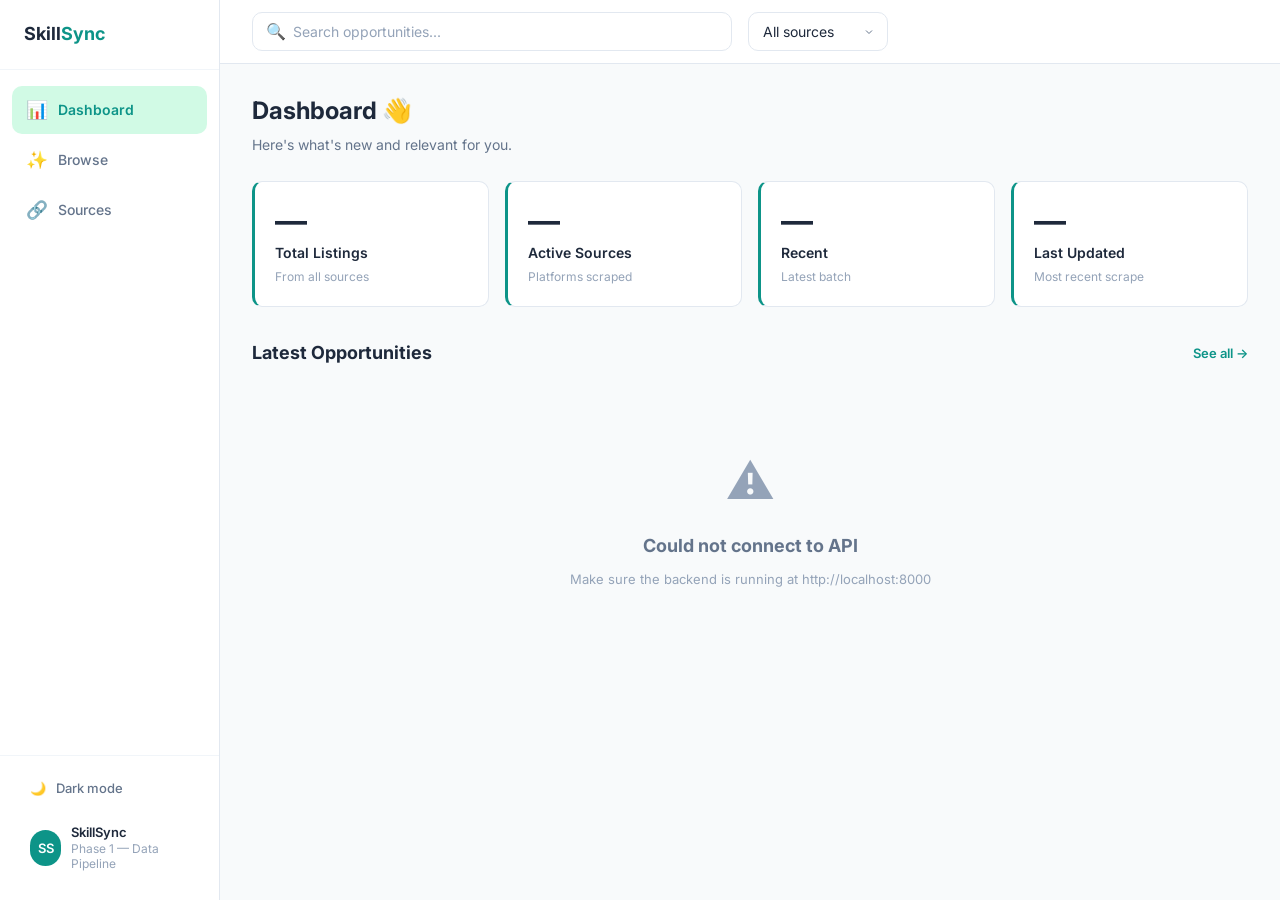
==== frontend/index.html @ 79e4164a "Restructure project: api, frontend, scrapers, tests" ====
<!DOCTYPE html>
<html lang="en">
<head>
    <meta charset="UTF-8">
    <meta name="viewport" content="width=device-width, initial-scale=1.0">
    <meta name="description" content="SkillSync — AI-Driven Internship & Tech Event Discovery Platform. Dashboard showing matched opportunities.">
    <title>SkillSync — Dashboard</title>

    <!-- Google Fonts: Inter -->
    <link rel="preconnect" href="https://fonts.googleapis.com">
    <link href="https://fonts.googleapis.com/css2?family=Inter:wght@400;500;600;700&display=swap" rel="stylesheet">

    <!-- Styles -->
    <link rel="stylesheet" href="css/style.css">

    <!-- Theme (load early to prevent flash) -->
    <script src="js/theme.js"></script>
</head>
<body>
    <div class="app-layout">
        
        <!-- ═══════════ SIDEBAR ═══════════ -->
        <aside class="sidebar">
            <div class="sidebar-logo">
                Skill<span>Sync</span>
            </div>

            <nav class="sidebar-nav">
                <a href="index.html" class="nav-item active">
                    <span class="nav-icon">📊</span>
                    Dashboard
                </a>
                <a href="browse.html" class="nav-item">
                    <span class="nav-icon">✨</span>
                    Browse
                </a>
                <a href="sources.html" class="nav-item">
                    <span class="nav-icon">🔗</span>
                    Sources
                </a>
            </nav>

            <div class="sidebar-footer">
                <button class="sidebar-footer-item" id="theme-toggle">
                    🌙 <span>Dark mode</span>
                </button>

                <div class="sidebar-user">
                    <div class="user-avatar">SS</div>
                    <div class="user-info">
                        <div class="user-name">SkillSync</div>
                        <div class="user-email">Phase 1 — Data Pipeline</div>
                    </div>
                </div>
            </div>
        </aside>

        <!-- ═══════════ MAIN ═══════════ -->
        <div class="main-content">

            <!-- Header -->
            <header class="top-header">
                <div class="search-container">
                    <span class="search-icon">🔍</span>
                    <input type="text" class="search-input" id="header-search" 
                           placeholder="Search opportunities...">
                </div>

                <select class="header-domain-filter" id="header-domain">
                    <option value="">All sources</option>
                </select>
            </header>

            <!-- Page Content -->
            <div class="page-content">
                
                <!-- Greeting -->
                <div class="page-greeting">
                    <h1>Dashboard 👋</h1>
                    <p>Here's what's new and relevant for you.</p>
                </div>

                <!-- Stats Row -->
                <div class="stats-grid">
                    <div class="stat-card">
                        <div class="stat-value" id="stat-total">—</div>
                        <div class="stat-label">Total Listings</div>
                        <div class="stat-desc">From all sources</div>
                    </div>
                    <div class="stat-card">
                        <div class="stat-value" id="stat-sources">—</div>
                        <div class="stat-label">Active Sources</div>
                        <div class="stat-desc">Platforms scraped</div>
                    </div>
                    <div class="stat-card">
                        <div class="stat-value" id="stat-new">—</div>
                        <div class="stat-label">Recent</div>
                        <div class="stat-desc">Latest batch</div>
                    </div>
                    <div class="stat-card">
                        <div class="stat-value" id="stat-updated">—</div>
                        <div class="stat-label">Last Updated</div>
                        <div class="stat-desc">Most recent scrape</div>
                    </div>
                </div>

                <!-- Listings Section -->
                <div class="section-header">
                    <div>
                        <h2>Latest Opportunities</h2>
                        <span class="section-subtitle" id="listings-count"></span>
                    </div>
                    <a href="browse.html" class="see-all">See all →</a>
                </div>

                <div class="listings-grid" id="listings-container">
                    <div class="loading-container">
                        <div class="spinner"></div>
                        <p>Loading listings...</p>
                    </div>
                </div>

            </div>
        </div>
    </div>

    <!-- ═══════════ MODAL ═══════════ -->
    <div class="modal-overlay" id="modal-overlay">
        <div class="modal" id="modal-content">
            <!-- Filled dynamically by JavaScript -->
        </div>
    </div>

    <!-- Scripts -->
    <script src="js/api.js"></script>
    <script src="js/dashboard.js"></script>
</body>
</html>
---- frontend/css/style.css ----
/*
 * SkillSync — Complete Design System & Styles
 * Matches the Figma prototype: teal/green theme, sidebar layout, card grid
 *
 * Structure:
 * 1. CSS Variables (colors, spacing, fonts)
 * 2. Reset & Base
 * 3. Layout (sidebar + main)
 * 4. Header & Search
 * 5. Sidebar Navigation
 * 6. Stats Cards
 * 7. Listing Cards
 * 8. Tags / Pills
 * 9. Modal
 * 10. Browse Page Filters
 * 11. Sources Page
 * 12. Pagination
 * 13. Dark Mode
 * 14. Responsive
 * 15. Animations
 */

/* ============================================
   1. CSS VARIABLES
   ============================================ */
:root {
  /* Brand Colors */
  --primary: #0D9488;
  --primary-light: #14B8A6;
  --primary-dark: #0F766E;
  --accent: #10B981;
  --accent-light: #D1FAE5;

  /* Neutral Colors */
  --bg-page: #F8FAFB;
  --bg-card: #FFFFFF;
  --bg-sidebar: #FFFFFF;
  --bg-header: #FFFFFF;
  --bg-hover: #F1F5F9;
  --bg-input: #FFFFFF;
  --bg-modal-overlay: rgba(0, 0, 0, 0.4);

  /* Text Colors */
  --text-primary: #1E293B;
  --text-secondary: #64748B;
  --text-muted: #94A3B8;
  --text-inverse: #FFFFFF;

  /* Border Colors */
  --border: #E2E8F0;
  --border-light: #F1F5F9;

  /* Tag Colors */
  --tag-teal-bg: #E0F7F5;
  --tag-teal-text: #0D9488;
  --tag-orange-bg: #FFF3E0;
  --tag-orange-text: #E65100;
  --tag-red-bg: #FEE2E2;
  --tag-red-text: #DC2626;
  --tag-blue-bg: #DBEAFE;
  --tag-blue-text: #2563EB;
  --tag-gray-bg: #F1F5F9;
  --tag-gray-text: #64748B;
  --tag-green-bg: #D1FAE5;
  --tag-green-text: #059669;
  --tag-purple-bg: #EDE9FE;
  --tag-purple-text: #7C3AED;

  /* Shadows */
  --shadow-sm: 0 1px 2px rgba(0, 0, 0, 0.05);
  --shadow-md: 0 4px 6px -1px rgba(0, 0, 0, 0.07), 0 2px 4px -2px rgba(0, 0, 0, 0.05);
  --shadow-lg: 0 10px 25px -3px rgba(0, 0, 0, 0.1), 0 4px 6px -4px rgba(0, 0, 0, 0.05);

  /* Spacing */
  --sidebar-width: 220px;
  --header-height: 64px;
  --radius-sm: 6px;
  --radius-md: 10px;
  --radius-lg: 14px;
  --radius-full: 9999px;

  /* Typography */
  --font-family: 'Inter', -apple-system, BlinkMacSystemFont, 'Segoe UI', sans-serif;
  --font-xs: 0.75rem;
  --font-sm: 0.8125rem;
  --font-base: 0.875rem;
  --font-md: 1rem;
  --font-lg: 1.125rem;
  --font-xl: 1.5rem;
  --font-2xl: 2rem;

  /* Transitions */
  --transition: 0.2s ease;
}

/* ============================================
   2. RESET & BASE
   ============================================ */
*, *::before, *::after {
  margin: 0;
  padding: 0;
  box-sizing: border-box;
}

html {
  font-size: 16px;
  scroll-behavior: smooth;
}

body {
  font-family: var(--font-family);
  font-size: var(--font-base);
  color: var(--text-primary);
  background: var(--bg-page);
  line-height: 1.6;
  min-height: 100vh;
  -webkit-font-smoothing: antialiased;
}

a {
  color: var(--primary);
  text-decoration: none;
  transition: color var(--transition);
}

a:hover {
  color: var(--primary-dark);
}

button {
  cursor: pointer;
  border: none;
  font-family: inherit;
  font-size: inherit;
  transition: all var(--transition);
}

input, select {
  font-family: inherit;
  font-size: inherit;
}

img {
  max-width: 100%;
}

/* ============================================
   3. LAYOUT (Sidebar + Main)
   ============================================ */
.app-layout {
  display: flex;
  min-height: 100vh;
}

.main-content {
  flex: 1;
  margin-left: var(--sidebar-width);
  display: flex;
  flex-direction: column;
  min-height: 100vh;
}

.page-content {
  flex: 1;
  padding: 28px 32px;
  max-width: 1200px;
  width: 100%;
}

/* ============================================
   4. HEADER & SEARCH
   ============================================ */
.top-header {
  height: var(--header-height);
  background: var(--bg-header);
  border-bottom: 1px solid var(--border);
  display: flex;
  align-items: center;
  padding: 0 32px;
  gap: 16px;
  position: sticky;
  top: 0;
  z-index: 90;
}

.search-container {
  flex: 1;
  max-width: 480px;
  position: relative;
}

.search-container .search-icon {
  position: absolute;
  left: 14px;
  top: 50%;
  transform: translateY(-50%);
  color: var(--text-muted);
  font-size: var(--font-md);
}

.search-input {
  width: 100%;
  padding: 10px 14px 10px 40px;
  border: 1px solid var(--border);
  border-radius: var(--radius-md);
  background: var(--bg-input);
  color: var(--text-primary);
  font-size: var(--font-base);
  transition: border-color var(--transition), box-shadow var(--transition);
}

.search-input::placeholder {
  color: var(--text-muted);
}

.search-input:focus {
  outline: none;
  border-color: var(--primary);
  box-shadow: 0 0 0 3px rgba(13, 148, 136, 0.1);
}

.header-domain-filter {
  padding: 10px 32px 10px 14px;
  border: 1px solid var(--border);
  border-radius: var(--radius-md);
  background: var(--bg-input);
  color: var(--text-primary);
  font-size: var(--font-base);
  appearance: none;
  background-image: url("data:image/svg+xml,%3Csvg xmlns='http://www.w3.org/2000/svg' width='12' height='12' viewBox='0 0 24 24' fill='none' stroke='%2364748B' stroke-width='2'%3E%3Cpath d='M6 9l6 6 6-6'/%3E%3C/svg%3E");
  background-repeat: no-repeat;
  background-position: right 12px center;
  cursor: pointer;
  min-width: 140px;
}

.header-domain-filter:focus {
  outline: none;
  border-color: var(--primary);
}

.header-notification {
  width: 40px;
  height: 40px;
  border-radius: var(--radius-full);
  background: var(--bg-hover);
  display: flex;
  align-items: center;
  justify-content: center;
  color: var(--text-secondary);
  position: relative;
  border: none;
  font-size: 1.1rem;
}

.header-notification .badge {
  position: absolute;
  top: 4px;
  right: 4px;
  width: 18px;
  height: 18px;
  border-radius: var(--radius-full);
  background: var(--primary);
  color: white;
  font-size: 0.65rem;
  display: flex;
  align-items: center;
  justify-content: center;
  font-weight: 600;
}

/* ============================================
   5. SIDEBAR NAVIGATION
   ============================================ */
.sidebar {
  width: var(--sidebar-width);
  background: var(--bg-sidebar);
  border-right: 1px solid var(--border);
  position: fixed;
  top: 0;
  left: 0;
  bottom: 0;
  display: flex;
  flex-direction: column;
  z-index: 100;
  overflow-y: auto;
}

.sidebar-logo {
  padding: 20px 24px;
  font-size: var(--font-lg);
  font-weight: 700;
  color: var(--text-primary);
  border-bottom: 1px solid var(--border-light);
}

.sidebar-logo span {
  color: var(--primary);
}

.sidebar-nav {
  padding: 16px 12px;
  flex: 1;
}

.nav-item {
  display: flex;
  align-items: center;
  gap: 12px;
  padding: 10px 14px;
  border-radius: var(--radius-md);
  color: var(--text-secondary);
  font-size: var(--font-base);
  font-weight: 500;
  transition: all var(--transition);
  margin-bottom: 2px;
}

.nav-item:hover {
  background: var(--bg-hover);
  color: var(--text-primary);
}

.nav-item.active {
  background: var(--accent-light);
  color: var(--primary);
  font-weight: 600;
}

.nav-item .nav-icon {
  font-size: 1.1rem;
  width: 20px;
  text-align: center;
}

.nav-item .nav-badge {
  margin-left: auto;
  width: 22px;
  height: 22px;
  border-radius: var(--radius-full);
  background: var(--primary);
  color: white;
  font-size: 0.7rem;
  display: flex;
  align-items: center;
  justify-content: center;
  font-weight: 600;
}

.sidebar-footer {
  padding: 16px;
  border-top: 1px solid var(--border-light);
}

.sidebar-footer-item {
  display: flex;
  align-items: center;
  gap: 10px;
  padding: 8px 14px;
  border-radius: var(--radius-md);
  color: var(--text-secondary);
  font-size: var(--font-sm);
  font-weight: 500;
  cursor: pointer;
  transition: all var(--transition);
  background: none;
  border: none;
  width: 100%;
  text-align: left;
}

.sidebar-footer-item:hover {
  background: var(--bg-hover);
  color: var(--text-primary);
}

.sidebar-user {
  display: flex;
  align-items: center;
  gap: 10px;
  padding: 12px 14px;
  margin-top: 8px;
}

.sidebar-user .user-avatar {
  width: 36px;
  height: 36px;
  border-radius: var(--radius-full);
  background: var(--primary);
  color: white;
  display: flex;
  align-items: center;
  justify-content: center;
  font-size: var(--font-sm);
  font-weight: 600;
}

.sidebar-user .user-info {
  line-height: 1.3;
}

.sidebar-user .user-name {
  font-size: var(--font-sm);
  font-weight: 600;
  color: var(--text-primary);
}

.sidebar-user .user-email {
  font-size: var(--font-xs);
  color: var(--text-muted);
}

/* ============================================
   6. STATS CARDS
   ============================================ */
.page-greeting {
  margin-bottom: 24px;
}

.page-greeting h1 {
  font-size: var(--font-xl);
  font-weight: 700;
  color: var(--text-primary);
  margin-bottom: 4px;
}

.page-greeting p {
  color: var(--text-secondary);
  font-size: var(--font-base);
}

.stats-grid {
  display: grid;
  grid-template-columns: repeat(4, 1fr);
  gap: 16px;
  margin-bottom: 32px;
}

.stat-card {
  background: var(--bg-card);
  border: 1px solid var(--border);
  border-radius: var(--radius-md);
  padding: 20px;
  border-left: 3px solid var(--primary);
  transition: box-shadow var(--transition);
}

.stat-card:hover {
  box-shadow: var(--shadow-md);
}

.stat-card .stat-value {
  font-size: var(--font-2xl);
  font-weight: 700;
  color: var(--text-primary);
  line-height: 1.2;
}

.stat-card .stat-label {
  font-size: var(--font-base);
  font-weight: 600;
  color: var(--text-primary);
  margin-top: 2px;
}

.stat-card .stat-desc {
  font-size: var(--font-xs);
  color: var(--text-muted);
  margin-top: 2px;
}

/* ============================================
   7. LISTING CARDS
   ============================================ */
.section-header {
  display: flex;
  justify-content: space-between;
  align-items: center;
  margin-bottom: 16px;
}

.section-header h2 {
  font-size: var(--font-lg);
  font-weight: 700;
  color: var(--text-primary);
}

.section-header .section-subtitle {
  font-size: var(--font-sm);
  color: var(--text-muted);
  font-weight: 400;
}

.section-header .see-all {
  font-size: var(--font-sm);
  color: var(--primary);
  font-weight: 600;
}

.section-header .see-all:hover {
  color: var(--primary-dark);
}

.listings-grid {
  display: grid;
  grid-template-columns: repeat(3, 1fr);
  gap: 16px;
  margin-bottom: 32px;
}

.listing-card {
  background: var(--bg-card);
  border: 1px solid var(--border);
  border-radius: var(--radius-md);
  padding: 20px;
  transition: box-shadow var(--transition), transform var(--transition);
  cursor: pointer;
  display: flex;
  flex-direction: column;
}

.listing-card:hover {
  box-shadow: var(--shadow-md);
  transform: translateY(-2px);
}

.listing-card-header {
  display: flex;
  justify-content: space-between;
  align-items: flex-start;
  gap: 10px;
  margin-bottom: 8px;
}

.listing-card-header .listing-title {
  font-size: var(--font-base);
  font-weight: 700;
  color: var(--text-primary);
  line-height: 1.4;
  flex: 1;
}

.listing-card-header .match-badge {
  padding: 3px 8px;
  border-radius: var(--radius-sm);
  font-size: var(--font-xs);
  font-weight: 700;
  white-space: nowrap;
  background: var(--tag-green-bg);
  color: var(--tag-green-text);
}

.listing-card .listing-source {
  font-size: var(--font-sm);
  color: var(--text-muted);
  margin-bottom: 12px;
}

.listing-card .listing-tags {
  display: flex;
  flex-wrap: wrap;
  gap: 6px;
  margin-bottom: 10px;
}

.listing-card .listing-location {
  font-size: var(--font-xs);
  color: var(--text-secondary);
  margin-bottom: 12px;
  display: flex;
  align-items: center;
  gap: 4px;
}

.listing-card .listing-footer {
  display: flex;
  justify-content: space-between;
  align-items: center;
  margin-top: auto;
  padding-top: 12px;
  border-top: 1px solid var(--border-light);
}

.listing-card .listing-date {
  font-size: var(--font-xs);
  color: var(--text-muted);
  display: flex;
  align-items: center;
  gap: 4px;
}

.listing-card .view-details-btn {
  font-size: var(--font-xs);
  color: var(--primary);
  font-weight: 600;
  background: none;
  padding: 4px 0;
  display: flex;
  align-items: center;
  gap: 4px;
}

.listing-card .view-details-btn:hover {
  color: var(--primary-dark);
}

/* Empty state */
.empty-state {
  grid-column: 1 / -1;
  text-align: center;
  padding: 60px 20px;
  color: var(--text-muted);
}

.empty-state .empty-icon {
  font-size: 3rem;
  margin-bottom: 12px;
}

.empty-state h3 {
  font-size: var(--font-lg);
  color: var(--text-secondary);
  margin-bottom: 8px;
}

.empty-state p {
  font-size: var(--font-sm);
}

/* Loading spinner */
.loading-container {
  grid-column: 1 / -1;
  display: flex;
  flex-direction: column;
  align-items: center;
  justify-content: center;
  padding: 60px 20px;
  gap: 16px;
}

.spinner {
  width: 36px;
  height: 36px;
  border: 3px solid var(--border);
  border-top-color: var(--primary);
  border-radius: 50%;
  animation: spin 0.8s linear infinite;
}

@keyframes spin {
  to { transform: rotate(360deg); }
}

.loading-container p {
  color: var(--text-muted);
  font-size: var(--font-sm);
}

/* ============================================
   8. TAGS / PILLS
   ============================================ */
.tag {
  display: inline-flex;
  align-items: center;
  padding: 3px 10px;
  border-radius: var(--radius-full);
  font-size: var(--font-xs);
  font-weight: 500;
  line-height: 1.5;
}

.tag-teal {
  background: var(--tag-teal-bg);
  color: var(--tag-teal-text);
}

.tag-orange {
  background: var(--tag-orange-bg);
  color: var(--tag-orange-text);
}

.tag-red {
  background: var(--tag-red-bg);
  color: var(--tag-red-text);
}

.tag-blue {
  background: var(--tag-blue-bg);
  color: var(--tag-blue-text);
}

.tag-gray {
  background: var(--tag-gray-bg);
  color: var(--tag-gray-text);
}

.tag-green {
  background: var(--tag-green-bg);
  color: var(--tag-green-text);
}

.tag-purple {
  background: var(--tag-purple-bg);
  color: var(--tag-purple-text);
}

/* Source-specific tags */
.tag-source {
  background: var(--tag-teal-bg);
  color: var(--tag-teal-text);
  font-weight: 600;
  text-transform: capitalize;
}

/* ============================================
   9. MODAL
   ============================================ */
.modal-overlay {
  position: fixed;
  top: 0;
  left: 0;
  right: 0;
  bottom: 0;
  background: var(--bg-modal-overlay);
  display: flex;
  align-items: center;
  justify-content: center;
  z-index: 1000;
  opacity: 0;
  visibility: hidden;
  transition: opacity 0.25s ease, visibility 0.25s ease;
}

.modal-overlay.open {
  opacity: 1;
  visibility: visible;
}

.modal {
  background: var(--bg-card);
  border-radius: var(--radius-lg);
  width: 90%;
  max-width: 560px;
  max-height: 85vh;
  overflow-y: auto;
  box-shadow: var(--shadow-lg);
  transform: translateY(20px) scale(0.97);
  transition: transform 0.25s ease;
}

.modal-overlay.open .modal {
  transform: translateY(0) scale(1);
}

.modal-header {
  display: flex;
  justify-content: space-between;
  align-items: flex-start;
  padding: 24px 24px 0;
}

.modal-header h2 {
  font-size: var(--font-lg);
  font-weight: 700;
  color: var(--text-primary);
  line-height: 1.4;
  flex: 1;
  padding-right: 16px;
}

.modal-header .modal-source {
  font-size: var(--font-sm);
  color: var(--text-muted);
  font-weight: 400;
  display: block;
  margin-top: 2px;
  text-transform: capitalize;
}

.modal-close {
  width: 32px;
  height: 32px;
  border-radius: var(--radius-sm);
  background: var(--bg-hover);
  color: var(--text-secondary);
  display: flex;
  align-items: center;
  justify-content: center;
  font-size: 1.2rem;
  flex-shrink: 0;
}

.modal-close:hover {
  background: var(--border);
  color: var(--text-primary);
}

.modal-tags {
  display: flex;
  flex-wrap: wrap;
  gap: 8px;
  padding: 16px 24px;
}

.modal-body {
  padding: 0 24px;
}

.modal-body h3 {
  font-size: var(--font-base);
  font-weight: 700;
  color: var(--text-primary);
  margin-bottom: 8px;
  margin-top: 16px;
}

.modal-body h3:first-child {
  margin-top: 0;
}

.modal-body p {
  font-size: var(--font-sm);
  color: var(--text-secondary);
  line-height: 1.7;
}

.modal-body .description-text {
  white-space: pre-wrap;
  word-break: break-word;
}

.modal-footer {
  display: flex;
  gap: 12px;
  padding: 20px 24px;
  margin-top: 8px;
}

.btn-apply {
  flex: 1;
  padding: 12px 24px;
  background: var(--primary);
  color: white;
  border-radius: var(--radius-md);
  font-weight: 600;
  font-size: var(--font-base);
  display: flex;
  align-items: center;
  justify-content: center;
  gap: 8px;
}

.btn-apply:hover {
  background: var(--primary-dark);
}

.btn-save {
  padding: 12px 20px;
  background: var(--bg-card);
  color: var(--text-secondary);
  border: 1px solid var(--border);
  border-radius: var(--radius-md);
  font-weight: 600;
  font-size: var(--font-base);
  display: flex;
  align-items: center;
  gap: 6px;
}

.btn-save:hover {
  background: var(--bg-hover);
  color: var(--text-primary);
}

/* ============================================
   10. BROWSE PAGE FILTERS
   ============================================ */
.page-title-bar {
  margin-bottom: 20px;
}

.page-title-bar h1 {
  font-size: var(--font-xl);
  font-weight: 700;
  color: var(--text-primary);
}

.page-title-bar .subtitle {
  font-size: var(--font-sm);
  color: var(--text-muted);
  margin-top: 2px;
}

.filter-bar {
  display: flex;
  align-items: center;
  gap: 12px;
  margin-bottom: 24px;
  flex-wrap: wrap;
}

.filter-bar .filter-search {
  flex: 1;
  min-width: 200px;
  position: relative;
}

.filter-bar .filter-search .search-icon {
  position: absolute;
  left: 12px;
  top: 50%;
  transform: translateY(-50%);
  color: var(--text-muted);
}

.filter-bar .filter-search input {
  width: 100%;
  padding: 9px 14px 9px 36px;
  border: 1px solid var(--border);
  border-radius: var(--radius-md);
  background: var(--bg-input);
  color: var(--text-primary);
  font-size: var(--font-sm);
}

.filter-bar .filter-search input:focus {
  outline: none;
  border-color: var(--primary);
  box-shadow: 0 0 0 3px rgba(13, 148, 136, 0.1);
}

.filter-tab-group {
  display: flex;
  border: 1px solid var(--border);
  border-radius: var(--radius-md);
  overflow: hidden;
}

.filter-tab {
  padding: 8px 16px;
  font-size: var(--font-sm);
  font-weight: 500;
  background: var(--bg-card);
  color: var(--text-secondary);
  border: none;
  border-right: 1px solid var(--border);
}

.filter-tab:last-child {
  border-right: none;
}

.filter-tab:hover {
  background: var(--bg-hover);
}

.filter-tab.active {
  background: var(--text-primary);
  color: var(--text-inverse);
}

.filter-select {
  padding: 9px 32px 9px 14px;
  border: 1px solid var(--border);
  border-radius: var(--radius-md);
  background: var(--bg-input);
  color: var(--text-primary);
  font-size: var(--font-sm);
  appearance: none;
  background-image: url("data:image/svg+xml,%3Csvg xmlns='http://www.w3.org/2000/svg' width='12' height='12' viewBox='0 0 24 24' fill='none' stroke='%2364748B' stroke-width='2'%3E%3Cpath d='M6 9l6 6 6-6'/%3E%3C/svg%3E");
  background-repeat: no-repeat;
  background-position: right 10px center;
  cursor: pointer;
  min-width: 130px;
}

.filter-select:focus {
  outline: none;
  border-color: var(--primary);
}

/* ============================================
   11. SOURCES PAGE
   ============================================ */
.sources-grid {
  display: grid;
  grid-template-columns: repeat(3, 1fr);
  gap: 16px;
  margin-bottom: 32px;
}

.source-card {
  background: var(--bg-card);
  border: 1px solid var(--border);
  border-radius: var(--radius-md);
  padding: 20px;
  transition: box-shadow var(--transition);
}

.source-card:hover {
  box-shadow: var(--shadow-md);
}

.source-card .source-name {
  font-size: var(--font-md);
  font-weight: 700;
  color: var(--text-primary);
  text-transform: capitalize;
  margin-bottom: 4px;
}

.source-card .source-count {
  font-size: var(--font-2xl);
  font-weight: 700;
  color: var(--primary);
  margin: 8px 0;
}

.source-card .source-count span {
  font-size: var(--font-sm);
  color: var(--text-muted);
  font-weight: 400;
}

.source-card .source-time {
  font-size: var(--font-xs);
  color: var(--text-muted);
  display: flex;
  align-items: center;
  gap: 4px;
}

.status-badge {
  display: inline-flex;
  align-items: center;
  gap: 5px;
  padding: 3px 10px;
  border-radius: var(--radius-full);
  font-size: var(--font-xs);
  font-weight: 600;
}

.status-badge.success {
  background: var(--tag-green-bg);
  color: var(--tag-green-text);
}

.status-badge.failed {
  background: var(--tag-red-bg);
  color: var(--tag-red-text);
}

.status-badge.partial {
  background: var(--tag-orange-bg);
  color: var(--tag-orange-text);
}

.status-badge .dot {
  width: 6px;
  height: 6px;
  border-radius: 50%;
  background: currentColor;
}

/* Scrape status table */
.status-table-container {
  background: var(--bg-card);
  border: 1px solid var(--border);
  border-radius: var(--radius-md);
  overflow: hidden;
}

.status-table {
  width: 100%;
  border-collapse: collapse;
}

.status-table th {
  text-align: left;
  padding: 12px 16px;
  font-size: var(--font-xs);
  font-weight: 600;
  color: var(--text-muted);
  text-transform: uppercase;
  letter-spacing: 0.05em;
  background: var(--bg-hover);
  border-bottom: 1px solid var(--border);
}

.status-table td {
  padding: 14px 16px;
  font-size: var(--font-sm);
  color: var(--text-primary);
  border-bottom: 1px solid var(--border-light);
}

.status-table tr:last-child td {
  border-bottom: none;
}

.status-table tr:hover td {
  background: var(--bg-hover);
}

/* ============================================
   12. PAGINATION
   ============================================ */
.pagination {
  display: flex;
  align-items: center;
  justify-content: center;
  gap: 8px;
  margin-top: 24px;
  padding: 16px 0;
}

.pagination button {
  padding: 8px 14px;
  border: 1px solid var(--border);
  border-radius: var(--radius-sm);
  background: var(--bg-card);
  color: var(--text-secondary);
  font-size: var(--font-sm);
  font-weight: 500;
}

.pagination button:hover:not(:disabled) {
  background: var(--bg-hover);
  color: var(--text-primary);
  border-color: var(--primary);
}

.pagination button:disabled {
  opacity: 0.4;
  cursor: not-allowed;
}

.pagination .page-info {
  font-size: var(--font-sm);
  color: var(--text-muted);
  padding: 0 8px;
}

/* ============================================
   13. DARK MODE
   ============================================ */
[data-theme="dark"] {
  --bg-page: #111827;
  --bg-card: #1F2937;
  --bg-sidebar: #1a1f2e;
  --bg-header: #1a1f2e;
  --bg-hover: #374151;
  --bg-input: #1F2937;

  --text-primary: #F1F5F9;
  --text-secondary: #94A3B8;
  --text-muted: #64748B;

  --border: #374151;
  --border-light: #2a3241;

  --shadow-sm: 0 1px 2px rgba(0, 0, 0, 0.2);
  --shadow-md: 0 4px 6px rgba(0, 0, 0, 0.3);
  --shadow-lg: 0 10px 25px rgba(0, 0, 0, 0.4);

  --tag-teal-bg: rgba(13, 148, 136, 0.15);
  --tag-orange-bg: rgba(234, 88, 12, 0.15);
  --tag-red-bg: rgba(220, 38, 38, 0.15);
  --tag-blue-bg: rgba(37, 99, 235, 0.15);
  --tag-gray-bg: rgba(100, 116, 139, 0.2);
  --tag-green-bg: rgba(5, 150, 105, 0.15);
  --tag-purple-bg: rgba(124, 58, 237, 0.15);
}

/* ============================================
   14. RESPONSIVE
   ============================================ */
@media (max-width: 1024px) {
  .listings-grid,
  .sources-grid {
    grid-template-columns: repeat(2, 1fr);
  }

  .stats-grid {
    grid-template-columns: repeat(2, 1fr);
  }
}

@media (max-width: 768px) {
  .sidebar {
    display: none;
  }

  .main-content {
    margin-left: 0;
  }

  .listings-grid,
  .sources-grid {
    grid-template-columns: 1fr;
  }

  .stats-grid {
    grid-template-columns: repeat(2, 1fr);
  }

  .page-content {
    padding: 20px 16px;
  }

  .filter-bar {
    flex-direction: column;
    align-items: stretch;
  }
}

/* ============================================
   15. ANIMATIONS
   ============================================ */
@keyframes fadeIn {
  from { opacity: 0; transform: translateY(10px); }
  to { opacity: 1; transform: translateY(0); }
}

.fade-in {
  animation: fadeIn 0.3s ease forwards;
}

.listing-card {
  animation: fadeIn 0.3s ease forwards;
}

.listing-card:nth-child(2) { animation-delay: 0.05s; }
.listing-card:nth-child(3) { animation-delay: 0.1s; }
.listing-card:nth-child(4) { animation-delay: 0.15s; }
.listing-card:nth-child(5) { animation-delay: 0.2s; }
.listing-card:nth-child(6) { animation-delay: 0.25s; }
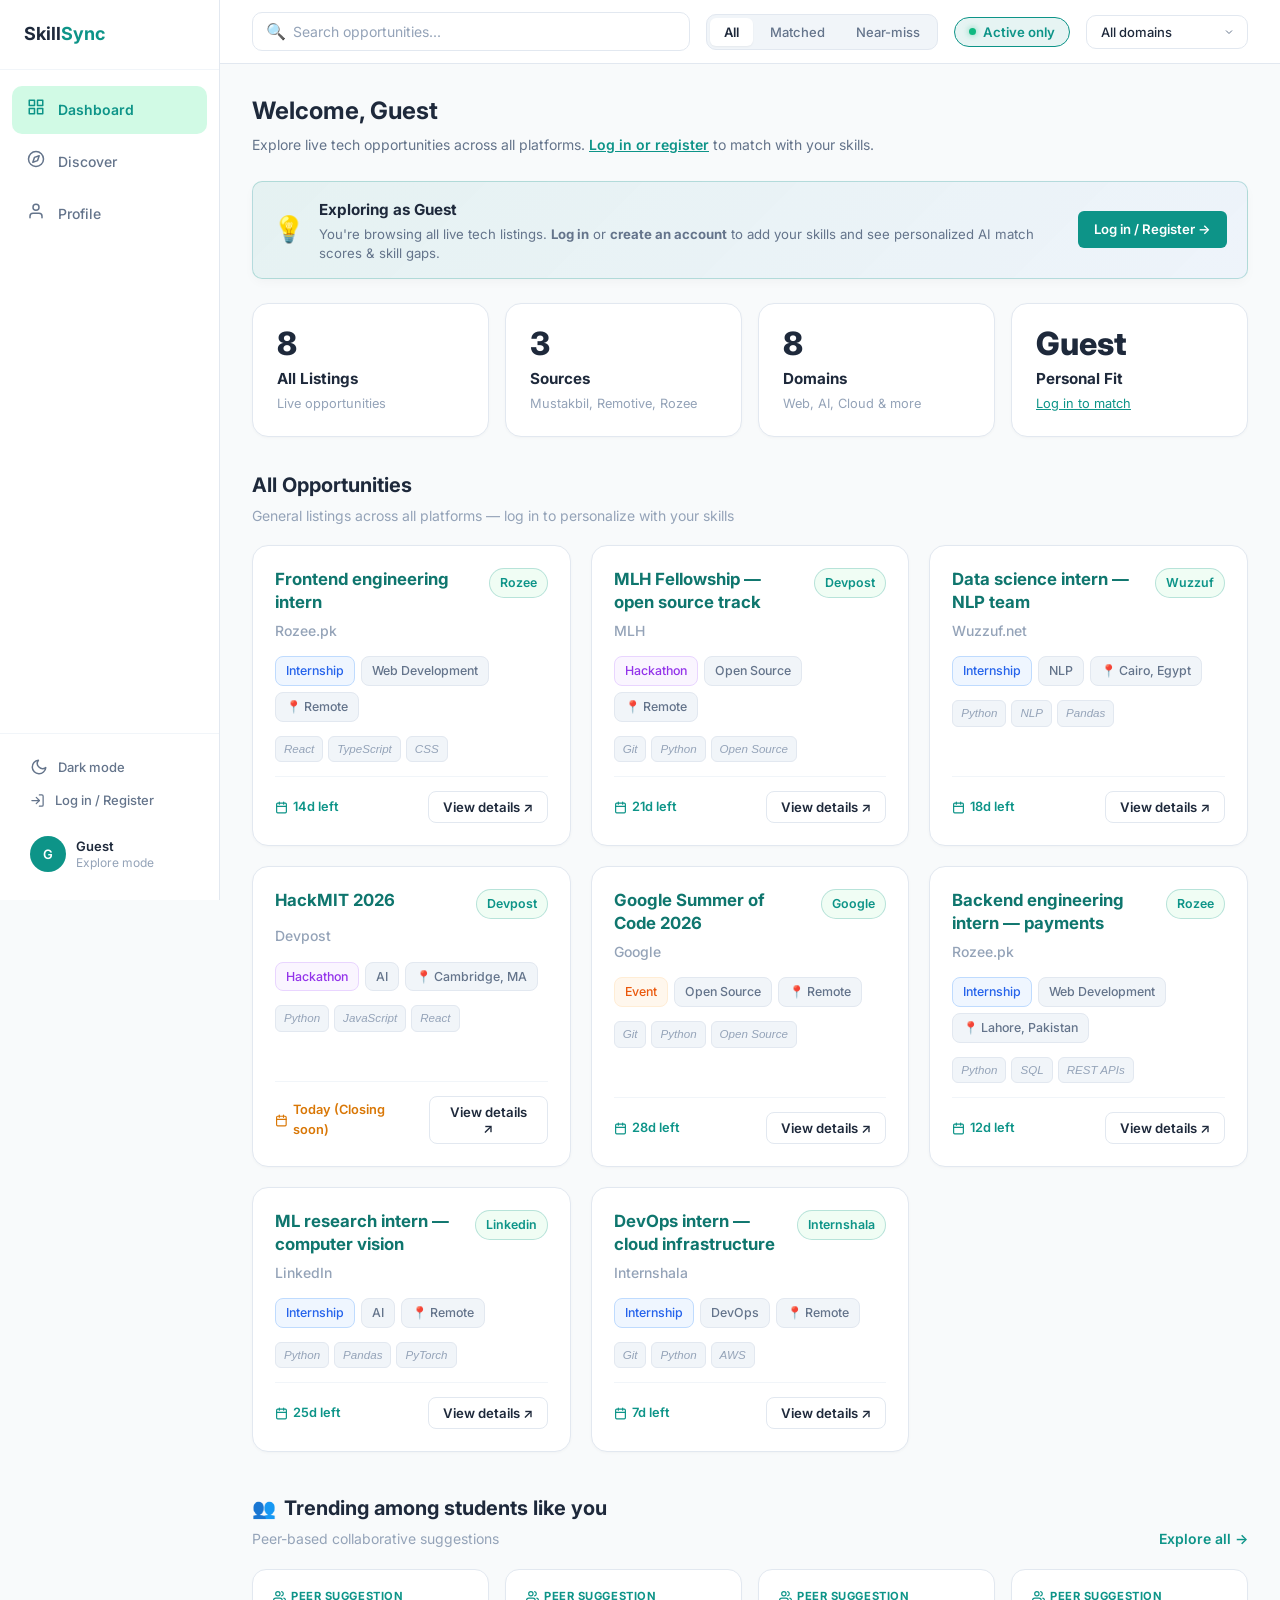
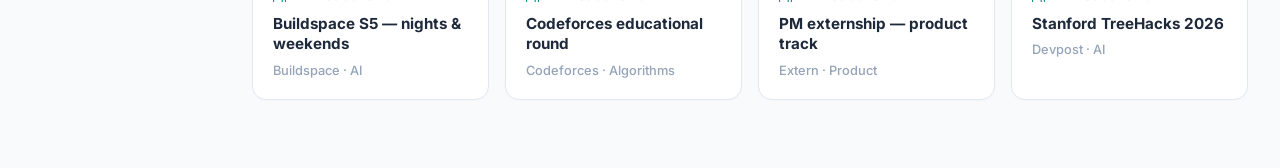
==== commit 5ae3ce8d: "feat(listings): add active filter toggle and dynamic deadline calculation engine" ====
--- a/frontend/index.html
+++ b/frontend/index.html
@@ -1,9 +1,11 @@
 <!DOCTYPE html>
 <html lang="en">
+
 <head>
     <meta charset="UTF-8">
     <meta name="viewport" content="width=device-width, initial-scale=1.0">
-    <meta name="description" content="SkillSync — AI-Driven Internship & Tech Event Discovery Platform. Dashboard showing matched opportunities.">
+    <meta name="description"
+        content="SkillSync — AI-Driven Internship & Tech Event Discovery Platform. Dashboard showing matched opportunities.">
     <title>SkillSync — Dashboard</title>
 
     <!-- Google Fonts: Inter -->
@@ -16,9 +18,10 @@
     <!-- Theme (load early to prevent flash) -->
     <script src="js/theme.js"></script>
 </head>
+
 <body>
     <div class="app-layout">
-        
+
         <!-- ═══════════ SIDEBAR ═══════════ -->
         <aside class="sidebar">
             <div class="sidebar-logo">
@@ -26,30 +29,77 @@
             </div>
 
             <nav class="sidebar-nav">
-                <a href="index.html" class="nav-item active">
-                    <span class="nav-icon">📊</span>
-                    Dashboard
-                </a>
-                <a href="browse.html" class="nav-item">
-                    <span class="nav-icon">✨</span>
-                    Browse
-                </a>
-                <a href="sources.html" class="nav-item">
-                    <span class="nav-icon">🔗</span>
-                    Sources
-                </a>
+                <div class="sidebar-nav-top">
+                    <a href="index.html" class="nav-item active">
+                        <span class="nav-icon">
+                            <svg width="18" height="18" viewBox="0 0 24 24" fill="none" stroke="currentColor"
+                                stroke-width="2" stroke-linecap="round" stroke-linejoin="round">
+                                <rect x="3" y="3" width="7" height="7" />
+                                <rect x="14" y="3" width="7" height="7" />
+                                <rect x="14" y="14" width="7" height="7" />
+                                <rect x="3" y="14" width="7" height="7" />
+                            </svg>
+                        </span>
+                        Dashboard
+                    </a>
+                    <a href="browse.html" class="nav-item">
+                        <span class="nav-icon">
+                            <svg width="18" height="18" viewBox="0 0 24 24" fill="none" stroke="currentColor"
+                                stroke-width="2" stroke-linecap="round" stroke-linejoin="round">
+                                <circle cx="12" cy="12" r="10" />
+                                <polygon points="16.24 7.76 14.12 14.12 7.76 16.24 9.88 9.88 16.24 7.76" />
+                            </svg>
+                        </span>
+                        Discover
+                    </a>
+                    <a href="notifications.html" class="nav-item">
+                        <span class="nav-icon">
+                            <svg width="18" height="18" viewBox="0 0 24 24" fill="none" stroke="currentColor"
+                                stroke-width="2" stroke-linecap="round" stroke-linejoin="round">
+                                <path d="M18 8A6 6 0 0 0 6 8c0 7-3 9-3 9h18s-3-2-3-9" />
+                                <path d="M13.73 21a2 2 0 0 1-3.46 0" />
+                            </svg>
+                        </span>
+                        Notifications
+                        <span class="nav-badge">2</span>
+                    </a>
+                    <a href="profile.html" class="nav-item">
+                        <span class="nav-icon">
+                            <svg width="18" height="18" viewBox="0 0 24 24" fill="none" stroke="currentColor"
+                                stroke-width="2" stroke-linecap="round" stroke-linejoin="round">
+                                <path d="M20 21v-2a4 4 0 0 0-4-4H8a4 4 0 0 0-4 4v2" />
+                                <circle cx="12" cy="7" r="4" />
+                            </svg>
+                        </span>
+                        Profile
+                    </a>
+                </div>
             </nav>
 
             <div class="sidebar-footer">
                 <button class="sidebar-footer-item" id="theme-toggle">
-                    🌙 <span>Dark mode</span>
-                </button>
-
-                <div class="sidebar-user">
-                    <div class="user-avatar">SS</div>
+                    <svg class="theme-icon" width="18" height="18" viewBox="0 0 24 24" fill="none" stroke="currentColor"
+                        stroke-width="2" stroke-linecap="round" stroke-linejoin="round">
+                        <path d="M21 12.79A9 9 0 1 1 11.21 3 7 7 0 0 0 21 12.79z" />
+                    </svg>
+                    <span>Dark mode</span>
+                </button>
+
+                <button class="sidebar-footer-item" id="sidebar-logout-btn" style="color:var(--text-secondary);">
+                    <svg width="18" height="18" viewBox="0 0 24 24" fill="none" stroke="currentColor" stroke-width="2"
+                        stroke-linecap="round" stroke-linejoin="round">
+                        <path d="M9 21H5a2 2 0 0 1-2-2V5a2 2 0 0 1 2-2h4" />
+                        <polyline points="16 17 21 12 16 7" />
+                        <line x1="21" y1="12" x2="9" y2="12" />
+                    </svg>
+                    <span>Sign out</span>
+                </button>
+
+                <div class="sidebar-user" id="sidebar-user-badge">
+                    <div class="user-avatar" id="sidebar-user-avatar">F</div>
                     <div class="user-info">
-                        <div class="user-name">SkillSync</div>
-                        <div class="user-email">Phase 1 — Data Pipeline</div>
+                        <div class="user-name" id="sidebar-user-name">Fatima</div>
+                        <div class="user-email" id="sidebar-user-email">fa23-bcs-185@cuilahore.edu.pk</div>
                     </div>
                 </div>
             </div>
@@ -62,71 +112,145 @@
             <header class="top-header">
                 <div class="search-container">
                     <span class="search-icon">🔍</span>
-                    <input type="text" class="search-input" id="header-search" 
-                           placeholder="Search opportunities...">
-                </div>
-
+                    <input type="text" class="search-input" id="header-search" placeholder="Search opportunities...">
+                </div>
+
+                <!-- Segmented Filter Pills -->
+                <div class="header-filter-pills" id="header-filter-pills">
+                    <button class="filter-pill active" data-filter="all">All</button>
+                    <button class="filter-pill" data-filter="matched">Matched</button>
+                    <button class="filter-pill" data-filter="near-miss">Near-miss</button>
+                </div>
+
+                <!-- Active / Fresh Only Toggle Button -->
+                <button class="header-active-toggle active" id="header-active-toggle" title="Toggle active/fresh listings only">
+                    <span class="active-dot"></span>
+                    <span class="active-toggle-label">Active only</span>
+                </button>
+
+                <!-- Domain Filter Dropdown -->
                 <select class="header-domain-filter" id="header-domain">
-                    <option value="">All sources</option>
+                    <option value="">All domains</option>
+                    <option value="Web Development">Web Development</option>
+                    <option value="AI">AI</option>
+                    <option value="NLP">NLP</option>
+                    <option value="DevOps">DevOps</option>
+                    <option value="Open Source">Open Source</option>
+                    <option value="Data Science">Data Science</option>
                 </select>
+
+                <!-- Notification Bell -->
+                <button class="header-notification" id="header-notification-btn" aria-label="Notifications"
+                    title="Notifications">
+                    <svg width="18" height="18" viewBox="0 0 24 24" fill="none" stroke="currentColor" stroke-width="2"
+                        stroke-linecap="round" stroke-linejoin="round">
+                        <path d="M18 8A6 6 0 0 0 6 8c0 7-3 9-3 9h18s-3-2-3-9"></path>
+                        <path d="M13.73 21a2 2 0 0 1-3.46 0"></path>
+                    </svg>
+                    <span class="badge">2</span>
+                </button>
             </header>
 
             <!-- Page Content -->
             <div class="page-content">
-                
+
                 <!-- Greeting -->
                 <div class="page-greeting">
-                    <h1>Dashboard 👋</h1>
-                    <p>Here's what's new and relevant for you.</p>
+                    <h1 id="dashboard-greeting">Welcome, Fatima</h1>
+                    <p id="dashboard-greeting-sub">Here's what's new and relevant for you.</p>
+                </div>
+
+                <!-- Guest Welcome Banner -->
+                <div class="guest-welcome-banner" id="guest-welcome-banner" style="display: none;">
+                    <div class="guest-banner-content">
+                        <div class="guest-banner-icon">💡</div>
+                        <div class="guest-banner-text">
+                            <h4>Exploring as Guest</h4>
+                            <p>You're browsing all live tech listings. <strong>Log in</strong> or <strong>create an
+                                    account</strong> to add your skills and see personalized AI match scores &amp; skill
+                                gaps.</p>
+                        </div>
+                    </div>
+                    <div class="guest-banner-actions">
+                        <a href="profile.html" class="btn-guest-action">Log in / Register →</a>
+                    </div>
                 </div>
 
                 <!-- Stats Row -->
                 <div class="stats-grid">
                     <div class="stat-card">
-                        <div class="stat-value" id="stat-total">—</div>
-                        <div class="stat-label">Total Listings</div>
-                        <div class="stat-desc">From all sources</div>
-                    </div>
-                    <div class="stat-card">
-                        <div class="stat-value" id="stat-sources">—</div>
-                        <div class="stat-label">Active Sources</div>
-                        <div class="stat-desc">Platforms scraped</div>
-                    </div>
-                    <div class="stat-card">
-                        <div class="stat-value" id="stat-new">—</div>
-                        <div class="stat-label">Recent</div>
-                        <div class="stat-desc">Latest batch</div>
-                    </div>
-                    <div class="stat-card">
-                        <div class="stat-value" id="stat-updated">—</div>
-                        <div class="stat-label">Last Updated</div>
-                        <div class="stat-desc">Most recent scrape</div>
-                    </div>
-                </div>
-
-                <!-- Listings Section -->
-                <div class="section-header">
-                    <div>
-                        <h2>Latest Opportunities</h2>
-                        <span class="section-subtitle" id="listings-count"></span>
-                    </div>
-                    <a href="browse.html" class="see-all">See all →</a>
-                </div>
-
-                <div class="listings-grid" id="listings-container">
-                    <div class="loading-container">
-                        <div class="spinner"></div>
-                        <p>Loading listings...</p>
-                    </div>
-                </div>
+                        <div class="stat-value" id="stat-matched">5</div>
+                        <div class="stat-label">Matched</div>
+                        <div class="stat-desc">Strong skill fit</div>
+                    </div>
+                    <div class="stat-card">
+                        <div class="stat-value" id="stat-nearmiss">3</div>
+                        <div class="stat-label">Near-miss</div>
+                        <div class="stat-desc">Close to qualifying</div>
+                    </div>
+                    <div class="stat-card">
+                        <div class="stat-value" id="stat-new">3</div>
+                        <div class="stat-label">New this week</div>
+                        <div class="stat-desc">Added recently</div>
+                    </div>
+                    <div class="stat-card">
+                        <div class="stat-value" id="stat-applied">2</div>
+                        <div class="stat-label">Applied</div>
+                        <div class="stat-desc">In progress</div>
+                    </div>
+                </div>
+
+                <!-- Matched Opportunities Section -->
+                <section class="dashboard-section" id="section-matched">
+                    <div class="section-header-block">
+                        <h2 class="section-title" id="matched-section-title">Matched opportunities</h2>
+                        <p class="section-subtitle" id="matched-section-subtitle">Based on your skills and interests</p>
+                    </div>
+                    <div class="opportunities-grid" id="matched-grid">
+                        <div class="loading-container">
+                            <div class="spinner"></div>
+                            <p>Loading opportunities...</p>
+                        </div>
+                    </div>
+                </section>
+
+                <!-- Near-Miss Opportunities Section -->
+                <section class="dashboard-section" id="section-nearmiss">
+                    <div class="section-header-block">
+                        <h2 class="section-title">Near-miss opportunities</h2>
+                        <p class="section-subtitle">Almost there — a few skills away</p>
+                    </div>
+                    <div class="opportunities-grid" id="nearmiss-grid">
+                        <div class="loading-container">
+                            <div class="spinner"></div>
+                            <p>Loading near-miss opportunities...</p>
+                        </div>
+                    </div>
+                </section>
+
+                <!-- Trending Among Students Like You Section -->
+                <section class="dashboard-section" id="section-trending">
+                    <div class="section-header-block section-header-with-link">
+                        <div>
+                            <h2 class="section-title">
+                                <span class="trending-icon">👥</span> Trending among students like you
+                            </h2>
+                            <p class="section-subtitle">Peer-based collaborative suggestions</p>
+                        </div>
+                        <a href="browse.html" class="explore-all-link">Explore all →</a>
+                    </div>
+                    <div class="trending-grid" id="trending-grid">
+                        <!-- Populated by JavaScript -->
+                    </div>
+                </section>
 
             </div>
         </div>
     </div>
 
-    <!-- ═══════════ MODAL ═══════════ -->
+    <!-- ═══════════ MODAL OVERLAY ═══════════ -->
     <div class="modal-overlay" id="modal-overlay">
-        <div class="modal" id="modal-content">
+        <div class="modal-dialog" id="modal-content">
             <!-- Filled dynamically by JavaScript -->
         </div>
     </div>
@@ -135,4 +259,5 @@
     <script src="js/api.js"></script>
     <script src="js/dashboard.js"></script>
 </body>
-</html>
+
+</html>
--- a/frontend/css/style.css
+++ b/frontend/css/style.css
@@ -158,6 +158,8 @@
   display: flex;
   flex-direction: column;
   min-height: 100vh;
+  min-width: 0;
+  overflow-x: hidden;
 }
 
 .page-content {
@@ -219,19 +221,104 @@
   box-shadow: 0 0 0 3px rgba(13, 148, 136, 0.1);
 }
 
-.header-domain-filter {
-  padding: 10px 32px 10px 14px;
+.header-filter-pills {
+  display: flex;
+  align-items: center;
+  background: var(--bg-hover);
   border: 1px solid var(--border);
   border-radius: var(--radius-md);
-  background: var(--bg-input);
-  color: var(--text-primary);
-  font-size: var(--font-base);
+  padding: 3px;
+  gap: 3px;
+  flex-shrink: 0;
+}
+
+.filter-pill {
+  padding: 6px 14px;
+  font-size: var(--font-sm);
+  font-weight: 500;
+  color: var(--text-secondary);
+  background: transparent;
+  border: none;
+  border-radius: var(--radius-sm);
+  cursor: pointer;
+  transition: all var(--transition);
+  font-family: inherit;
+}
+
+.filter-pill:hover {
+  color: var(--text-primary);
+}
+
+.filter-pill.active {
+  background: var(--bg-card);
+  color: var(--text-primary);
+  font-weight: 600;
+  box-shadow: var(--shadow-sm);
+}
+
+.header-active-toggle {
+  display: inline-flex;
+  align-items: center;
+  gap: 7px;
+  background: var(--bg-hover);
+  border: 1px solid var(--border);
+  padding: 6px 12px;
+  border-radius: var(--radius-md);
+  font-size: var(--font-sm);
+  font-weight: 500;
+  color: var(--text-secondary);
+  cursor: pointer;
+  transition: all var(--transition);
+  white-space: nowrap;
+  flex-shrink: 0;
+}
+
+.header-active-toggle:hover {
+  color: var(--text-primary);
+  border-color: #CBD5E1;
+}
+
+.header-active-toggle.active {
+  background: rgba(16, 185, 129, 0.1);
+  border-color: rgba(16, 185, 129, 0.35);
+  color: #059669;
+  font-weight: 600;
+}
+
+[data-theme="dark"] .header-active-toggle.active {
+  background: rgba(16, 185, 129, 0.18);
+  border-color: rgba(16, 185, 129, 0.4);
+  color: #34D399;
+}
+
+.header-active-toggle .active-dot {
+  width: 7px;
+  height: 7px;
+  border-radius: 50%;
+  background: #94A3B8;
+  transition: all var(--transition);
+}
+
+.header-active-toggle.active .active-dot {
+  background: #10B981;
+  box-shadow: 0 0 6px rgba(16, 185, 129, 0.6);
+}
+
+.header-domain-filter {
+  padding: 8px 32px 8px 14px;
+  border: 1px solid var(--border);
+  border-radius: var(--radius-md);
+  background: var(--bg-card);
+  color: var(--text-primary);
+  font-size: var(--font-sm);
+  font-weight: 500;
   appearance: none;
   background-image: url("data:image/svg+xml,%3Csvg xmlns='http://www.w3.org/2000/svg' width='12' height='12' viewBox='0 0 24 24' fill='none' stroke='%2364748B' stroke-width='2'%3E%3Cpath d='M6 9l6 6 6-6'/%3E%3C/svg%3E");
   background-repeat: no-repeat;
   background-position: right 12px center;
   cursor: pointer;
   min-width: 140px;
+  transition: border-color var(--transition);
 }
 
 .header-domain-filter:focus {
@@ -240,23 +327,31 @@
 }
 
 .header-notification {
-  width: 40px;
-  height: 40px;
-  border-radius: var(--radius-full);
-  background: var(--bg-hover);
+  width: 38px;
+  height: 38px;
+  border-radius: var(--radius-md);
+  background: var(--bg-card);
+  border: 1px solid var(--border);
   display: flex;
   align-items: center;
   justify-content: center;
   color: var(--text-secondary);
   position: relative;
-  border: none;
-  font-size: 1.1rem;
+  cursor: pointer;
+  transition: all var(--transition);
+  flex-shrink: 0;
+}
+
+.header-notification:hover {
+  background: var(--bg-hover);
+  color: var(--text-primary);
+  border-color: var(--primary);
 }
 
 .header-notification .badge {
   position: absolute;
-  top: 4px;
-  right: 4px;
+  top: -4px;
+  right: -4px;
   width: 18px;
   height: 18px;
   border-radius: var(--radius-full);
@@ -266,7 +361,8 @@
   display: flex;
   align-items: center;
   justify-content: center;
-  font-weight: 600;
+  font-weight: 700;
+  border: 2px solid var(--bg-card);
 }
 
 /* ============================================
@@ -301,6 +397,19 @@
 .sidebar-nav {
   padding: 16px 12px;
   flex: 1;
+  display: flex;
+  flex-direction: column;
+}
+
+.sidebar-nav-top {
+  display: flex;
+  flex-direction: column;
+  gap: 2px;
+}
+
+.sidebar-nav-bottom {
+  margin-top: auto;
+  padding-top: 12px;
 }
 
 .nav-item {
@@ -393,21 +502,48 @@
   justify-content: center;
   font-size: var(--font-sm);
   font-weight: 600;
+  flex-shrink: 0;
 }
 
 .sidebar-user .user-info {
   line-height: 1.3;
+  display: flex;
+  flex-direction: column;
+  min-width: 0;
 }
 
 .sidebar-user .user-name {
   font-size: var(--font-sm);
   font-weight: 600;
   color: var(--text-primary);
-}
-
-.sidebar-user .user-email {
+  white-space: nowrap;
+  overflow: hidden;
+  text-overflow: ellipsis;
+}
+
+.sidebar-user .user-email,
+.sidebar-user .user-signout {
   font-size: var(--font-xs);
   color: var(--text-muted);
+}
+
+.sidebar-user .user-signout {
+  background: none;
+  border: none;
+  padding: 0;
+  margin: 0;
+  cursor: pointer;
+  text-align: left;
+  font-family: inherit;
+  transition: color var(--transition);
+  display: inline-flex;
+  align-items: center;
+  gap: 4px;
+}
+
+.sidebar-user .user-signout:hover {
+  color: #DC2626;
+  text-decoration: underline;
 }
 
 /* ============================================
@@ -439,34 +575,36 @@
 .stat-card {
   background: var(--bg-card);
   border: 1px solid var(--border);
-  border-radius: var(--radius-md);
-  padding: 20px;
-  border-left: 3px solid var(--primary);
-  transition: box-shadow var(--transition);
+  border-radius: 16px;
+  padding: 22px 24px;
+  box-shadow: 0 1px 3px rgba(0, 0, 0, 0.03);
+  transition: all var(--transition);
 }
 
 .stat-card:hover {
-  box-shadow: var(--shadow-md);
+  box-shadow: 0 6px 16px -2px rgba(0, 0, 0, 0.06);
+  border-color: #CBD5E1;
+  transform: translateY(-1px);
 }
 
 .stat-card .stat-value {
-  font-size: var(--font-2xl);
+  font-size: 2rem;
+  font-weight: 800;
+  color: var(--text-primary);
+  line-height: 1.1;
+  margin-bottom: 6px;
+}
+
+.stat-card .stat-label {
+  font-size: 0.95rem;
   font-weight: 700;
   color: var(--text-primary);
-  line-height: 1.2;
-}
-
-.stat-card .stat-label {
-  font-size: var(--font-base);
-  font-weight: 600;
-  color: var(--text-primary);
-  margin-top: 2px;
+  margin-bottom: 2px;
 }
 
 .stat-card .stat-desc {
-  font-size: var(--font-xs);
+  font-size: 0.8rem;
   color: var(--text-muted);
-  margin-top: 2px;
 }
 
 /* ============================================
@@ -654,6 +792,879 @@
 .loading-container p {
   color: var(--text-muted);
   font-size: var(--font-sm);
+}
+
+/* ============================================
+   7b. MODERN DASHBOARD SECTIONS & CARDS
+   ============================================ */
+.dashboard-section {
+  margin-bottom: 40px;
+}
+
+.section-header-block {
+  margin-bottom: 18px;
+}
+
+.section-header-with-link {
+  display: flex;
+  align-items: flex-end;
+  justify-content: space-between;
+  gap: 16px;
+}
+
+.section-title {
+  font-size: 1.25rem;
+  font-weight: 700;
+  color: var(--text-primary);
+  margin: 0 0 4px 0;
+  display: flex;
+  align-items: center;
+  gap: 8px;
+}
+
+.trending-icon {
+  font-size: 1.2rem;
+}
+
+.section-subtitle {
+  font-size: 0.875rem;
+  color: var(--text-muted);
+  margin: 0;
+}
+
+.explore-all-link {
+  font-size: 0.875rem;
+  font-weight: 600;
+  color: var(--primary);
+  text-decoration: none;
+  display: inline-flex;
+  align-items: center;
+  gap: 4px;
+  transition: color var(--transition);
+}
+
+.explore-all-link:hover {
+  color: var(--primary-dark);
+}
+
+/* Opportunities Grid */
+.opportunities-grid {
+  display: grid;
+  grid-template-columns: repeat(3, minmax(0, 1fr));
+  gap: 20px;
+}
+
+.opportunity-card {
+  background: var(--bg-card);
+  border: 1px solid var(--border);
+  border-radius: 16px;
+  padding: 22px;
+  display: flex;
+  flex-direction: column;
+  box-shadow: 0 1px 3px rgba(0, 0, 0, 0.03);
+  transition: all var(--transition);
+  position: relative;
+}
+
+.opportunity-card:hover {
+  box-shadow: 0 10px 25px -4px rgba(0, 0, 0, 0.08);
+  border-color: #CBD5E1;
+  transform: translateY(-2px);
+}
+
+.opp-top-row {
+  display: flex;
+  align-items: flex-start;
+  justify-content: space-between;
+  gap: 12px;
+  margin-bottom: 6px;
+}
+
+.opp-title {
+  font-size: 1.05rem;
+  font-weight: 700;
+  color: #0F766E;
+  line-height: 1.35;
+  flex: 1;
+  margin: 0;
+}
+
+[data-theme="dark"] .opp-title {
+  color: #2DD4BF;
+}
+
+.match-badge {
+  font-size: 0.775rem;
+  font-weight: 700;
+  padding: 4px 10px;
+  border-radius: var(--radius-full);
+  white-space: nowrap;
+  flex-shrink: 0;
+  display: inline-flex;
+  align-items: center;
+}
+
+.match-badge.high {
+  background: #ECFDF5;
+  color: #059669;
+  border: 1px solid #A7F3D0;
+}
+
+.match-badge.medium {
+  background: #FFFBEB;
+  color: #D97706;
+  border: 1px solid #FDE68A;
+}
+
+[data-theme="dark"] .match-badge.high {
+  background: rgba(16, 185, 129, 0.15);
+  color: #34D399;
+  border-color: rgba(52, 211, 153, 0.3);
+}
+
+[data-theme="dark"] .match-badge.medium {
+  background: rgba(245, 158, 11, 0.15);
+  color: #FBBF24;
+  border-color: rgba(251, 191, 36, 0.3);
+}
+
+.match-badge.general {
+  background: #F0FDF4;
+  color: var(--primary);
+  border: 1px solid rgba(13, 148, 136, 0.25);
+  font-weight: 600;
+}
+
+[data-theme="dark"] .match-badge.general {
+  background: rgba(45, 212, 191, 0.12);
+  color: #2DD4BF;
+  border-color: rgba(45, 212, 191, 0.3);
+}
+
+.opp-skills-pills {
+  display: flex;
+  flex-wrap: wrap;
+  gap: 5px;
+  margin-bottom: 14px;
+}
+
+.opp-skill-pill {
+  font-size: 0.725rem;
+  font-weight: 500;
+  padding: 3px 8px;
+  border-radius: 6px;
+  background: var(--bg-hover);
+  color: var(--text-secondary);
+  border: 1px solid var(--border);
+}
+
+.opp-skill-pill.more {
+  background: rgba(13, 148, 136, 0.08);
+  color: var(--primary);
+  font-weight: 600;
+}
+
+.opp-skill-pill.general {
+  color: var(--text-muted);
+  font-style: italic;
+}
+
+/* Guest Welcome Banner */
+.guest-welcome-banner {
+  background: linear-gradient(135deg, rgba(13, 148, 136, 0.08) 0%, rgba(59, 130, 246, 0.05) 100%);
+  border: 1px solid rgba(13, 148, 136, 0.25);
+  border-radius: var(--radius-md);
+  padding: 16px 20px;
+  margin-bottom: 24px;
+  display: flex;
+  align-items: center;
+  justify-content: space-between;
+  gap: 16px;
+  box-shadow: 0 4px 12px -2px rgba(0, 0, 0, 0.04);
+}
+
+[data-theme="dark"] .guest-welcome-banner {
+  background: linear-gradient(135deg, rgba(45, 212, 191, 0.1) 0%, rgba(59, 130, 246, 0.08) 100%);
+  border-color: rgba(45, 212, 191, 0.25);
+}
+
+.guest-banner-content {
+  display: flex;
+  align-items: center;
+  gap: 14px;
+}
+
+.guest-banner-icon {
+  font-size: 1.6rem;
+  flex-shrink: 0;
+}
+
+.guest-banner-text h4 {
+  font-size: 0.95rem;
+  font-weight: 700;
+  color: var(--text-primary);
+  margin-bottom: 3px;
+}
+
+.guest-banner-text p {
+  font-size: 0.825rem;
+  color: var(--text-secondary);
+  margin: 0;
+  line-height: 1.4;
+}
+
+.btn-guest-action {
+  font-size: 0.825rem;
+  font-weight: 600;
+  padding: 8px 16px;
+  background: var(--primary);
+  color: var(--text-inverse);
+  border-radius: var(--radius-sm);
+  text-decoration: none;
+  white-space: nowrap;
+  transition: background 0.15s ease;
+  display: inline-flex;
+  align-items: center;
+  gap: 6px;
+}
+
+.btn-guest-action:hover {
+  background: var(--primary-dark);
+  color: var(--text-inverse) !important;
+}
+
+/* Modal Guest Callout */
+.modal-guest-callout {
+  background: rgba(13, 148, 136, 0.08);
+  border: 1px solid rgba(13, 148, 136, 0.2);
+  border-radius: var(--radius-sm);
+  padding: 14px 16px;
+  display: flex;
+  align-items: center;
+  justify-content: space-between;
+  gap: 12px;
+  margin-bottom: 20px;
+}
+
+[data-theme="dark"] .modal-guest-callout {
+  background: rgba(45, 212, 191, 0.1);
+  border-color: rgba(45, 212, 191, 0.25);
+}
+
+.modal-guest-callout-text {
+  font-size: 0.85rem;
+  color: var(--text-secondary);
+  line-height: 1.4;
+}
+
+.modal-guest-callout-text strong {
+  color: var(--text-primary);
+  display: block;
+  margin-bottom: 2px;
+}
+
+.btn-modal-login {
+  font-size: 0.8rem;
+  font-weight: 600;
+  padding: 7px 14px;
+  background: var(--primary);
+  color: var(--text-inverse) !important;
+  border-radius: var(--radius-sm);
+  text-decoration: none;
+  white-space: nowrap;
+  flex-shrink: 0;
+  transition: background 0.15s ease, color 0.15s ease;
+}
+
+.btn-modal-login:hover {
+  background: var(--primary-dark);
+  color: var(--text-inverse) !important;
+}
+
+.modal-skill-pill.neutral {
+  background: var(--bg-hover);
+  color: var(--text-secondary);
+  border: 1px solid var(--border);
+}
+
+.guest-prompt-state {
+  text-align: center;
+  padding: 40px 20px;
+}
+
+.opp-company {
+  font-size: 0.875rem;
+  color: var(--text-muted);
+  font-weight: 500;
+  margin-bottom: 14px;
+}
+
+.opp-tags {
+  display: flex;
+  flex-wrap: wrap;
+  gap: 6px;
+  margin-bottom: 14px;
+}
+
+.opp-tag {
+  font-size: 0.775rem;
+  font-weight: 500;
+  padding: 4px 10px;
+  border-radius: 8px;
+  background: var(--bg-hover);
+  color: var(--text-secondary);
+  border: 1px solid var(--border);
+  display: inline-flex;
+  align-items: center;
+  gap: 4px;
+}
+
+.opp-tag.tag-internship {
+  background: #EFF6FF;
+  color: #2563EB;
+  border-color: #BFDBFE;
+}
+
+.opp-tag.tag-hackathon {
+  background: #FAF5FF;
+  color: #9333EA;
+  border-color: #E9D5FF;
+}
+
+.opp-tag.tag-event {
+  background: #FFF7ED;
+  color: #EA580C;
+  border-color: #FFEDD5;
+}
+
+[data-theme="dark"] .opp-tag.tag-internship {
+  background: rgba(37, 99, 235, 0.15);
+  color: #60A5FA;
+  border-color: rgba(96, 165, 250, 0.3);
+}
+
+[data-theme="dark"] .opp-tag.tag-hackathon {
+  background: rgba(147, 51, 234, 0.15);
+  color: #C084FC;
+  border-color: rgba(192, 132, 252, 0.3);
+}
+
+[data-theme="dark"] .opp-tag.tag-event {
+  background: rgba(234, 88, 12, 0.15);
+  color: #FB923C;
+  border-color: rgba(251, 146, 60, 0.3);
+}
+
+/* Missing skills alert box for near-miss */
+.missing-skills-box {
+  background: #FFFDF5;
+  border: 1px solid #FDE68A;
+  border-radius: 10px;
+  padding: 10px 12px;
+  margin-bottom: 14px;
+  font-size: 0.8125rem;
+  color: #92400E;
+  display: flex;
+  align-items: center;
+  gap: 6px;
+  font-weight: 500;
+  line-height: 1.4;
+}
+
+.missing-skills-box svg {
+  color: #D97706;
+  flex-shrink: 0;
+}
+
+[data-theme="dark"] .missing-skills-box {
+  background: rgba(245, 158, 11, 0.1);
+  border-color: rgba(245, 158, 11, 0.25);
+  color: #FCD34D;
+}
+
+.opp-footer {
+  margin-top: auto;
+  padding-top: 14px;
+  border-top: 1px solid var(--border-light);
+  display: flex;
+  align-items: center;
+  justify-content: space-between;
+  gap: 8px;
+}
+
+.opp-deadline {
+  font-size: 0.8rem;
+  font-weight: 600;
+  color: var(--text-secondary);
+  display: inline-flex;
+  align-items: center;
+  gap: 5px;
+}
+
+.opp-deadline.active {
+  color: #0D9488;
+}
+
+.opp-deadline.urgent {
+  color: #D97706;
+}
+
+.opp-deadline.expired {
+  color: #EF4444;
+}
+
+.opp-deadline.rolling {
+  color: #6366F1;
+}
+
+.opp-footer-actions {
+  display: flex;
+  align-items: center;
+  gap: 8px;
+}
+
+.btn-opp-details {
+  font-size: 0.825rem;
+  font-weight: 600;
+  color: var(--text-primary);
+  background: var(--bg-card);
+  border: 1px solid var(--border);
+  padding: 7px 14px;
+  border-radius: 8px;
+  cursor: pointer;
+  display: inline-flex;
+  align-items: center;
+  gap: 4px;
+  transition: all var(--transition);
+}
+
+.btn-opp-details:hover {
+  background: var(--bg-hover);
+  border-color: #CBD5E1;
+}
+
+.btn-opp-gap {
+  font-size: 0.825rem;
+  font-weight: 600;
+  color: #B45309;
+  background: #FFFBEB;
+  border: 1px solid #FDE68A;
+  padding: 7px 12px;
+  border-radius: 8px;
+  cursor: pointer;
+  transition: all var(--transition);
+}
+
+.btn-opp-gap:hover {
+  background: #FEF3C7;
+  border-color: #FCD34D;
+}
+
+[data-theme="dark"] .btn-opp-gap {
+  background: rgba(245, 158, 11, 0.15);
+  border-color: rgba(251, 191, 36, 0.3);
+  color: #FBBF24;
+}
+
+[data-theme="dark"] .btn-opp-gap:hover {
+  background: rgba(245, 158, 11, 0.25);
+}
+
+/* Trending Peer Suggestions Grid */
+.trending-grid {
+  display: grid;
+  grid-template-columns: repeat(4, minmax(0, 1fr));
+  gap: 16px;
+}
+
+.peer-card {
+  background: var(--bg-card);
+  border: 1px solid var(--border);
+  border-radius: 14px;
+  padding: 18px 20px;
+  display: flex;
+  flex-direction: column;
+  cursor: pointer;
+  transition: all var(--transition);
+  box-shadow: 0 1px 3px rgba(0, 0, 0, 0.02);
+}
+
+.peer-card:hover {
+  border-color: var(--primary);
+  transform: translateY(-2px);
+  box-shadow: 0 8px 20px -4px rgba(13, 148, 136, 0.12);
+}
+
+.peer-badge {
+  font-size: 0.7rem;
+  font-weight: 700;
+  color: var(--primary);
+  text-transform: uppercase;
+  letter-spacing: 0.05em;
+  display: inline-flex;
+  align-items: center;
+  gap: 5px;
+  margin-bottom: 8px;
+}
+
+.peer-title {
+  font-size: 0.95rem;
+  font-weight: 700;
+  color: var(--text-primary);
+  line-height: 1.35;
+  margin-bottom: 6px;
+}
+
+.peer-subtitle {
+  font-size: 0.8rem;
+  color: var(--text-muted);
+  font-weight: 500;
+}
+
+/* ============================================
+   7c. DASHBOARD DETAIL MODAL
+   ============================================ */
+.modal-dialog {
+  background: var(--bg-card, #FFFFFF);
+  border: 1px solid var(--border, #E5E7EB);
+  border-radius: 18px;
+  width: 100%;
+  max-width: 600px;
+  max-height: calc(100vh - 48px);
+  display: flex;
+  flex-direction: column;
+  position: relative;
+  box-shadow: 0 25px 50px -12px rgba(0, 0, 0, 0.25);
+  animation: modalAppear 0.2s ease-out;
+  overflow: hidden;
+  padding: 0;
+}
+
+.modal-dialog-close {
+  position: absolute;
+  top: 18px;
+  right: 20px;
+  background: transparent;
+  border: none;
+  font-size: 1.15rem;
+  color: #9CA3AF;
+  cursor: pointer;
+  width: 32px;
+  height: 32px;
+  border-radius: 8px;
+  display: flex;
+  align-items: center;
+  justify-content: center;
+  transition: all 0.15s ease;
+  z-index: 10;
+}
+
+.modal-dialog-close:hover {
+  background: var(--bg-hover);
+  color: var(--text-primary);
+}
+
+.modal-dialog-header {
+  padding: 24px 60px 12px 28px;
+  flex-shrink: 0;
+}
+
+.modal-dialog-title {
+  font-size: 1.25rem;
+  font-weight: 700;
+  color: var(--text-primary);
+  margin: 0 0 4px 0;
+}
+
+.modal-dialog-company {
+  font-size: 0.9rem;
+  color: var(--text-muted);
+  font-weight: 500;
+}
+
+.modal-dialog-tags {
+  display: flex;
+  flex-wrap: wrap;
+  gap: 8px;
+  padding: 0 28px 16px 28px;
+  border-bottom: 1px solid var(--border);
+  flex-shrink: 0;
+}
+
+.modal-dialog-body {
+  flex: 1 1 auto;
+  min-height: 0;
+  overflow-y: auto;
+  padding: 20px 28px;
+  overscroll-behavior: contain;
+}
+
+.modal-dialog-body::-webkit-scrollbar {
+  width: 6px;
+}
+
+.modal-dialog-body::-webkit-scrollbar-thumb {
+  background: #D1D5DB;
+  border-radius: 4px;
+}
+
+[data-theme="dark"] .modal-dialog-body::-webkit-scrollbar-thumb {
+  background: #4B5563;
+}
+
+/* Match Score Banner Box */
+.modal-match-box {
+  background: #F0FDF4;
+  border: 1px solid #DCFCE7;
+  border-radius: 14px;
+  padding: 16px 20px;
+  margin-bottom: 22px;
+}
+
+.modal-match-box.medium {
+  background: #FFFBEB;
+  border-color: #FDE68A;
+}
+
+[data-theme="dark"] .modal-match-box {
+  background: rgba(16, 185, 129, 0.12);
+  border-color: rgba(52, 211, 153, 0.25);
+}
+
+[data-theme="dark"] .modal-match-box.medium {
+  background: rgba(245, 158, 11, 0.12);
+  border-color: rgba(251, 191, 36, 0.25);
+}
+
+.modal-match-top {
+  display: flex;
+  align-items: center;
+  justify-content: space-between;
+  margin-bottom: 10px;
+}
+
+.modal-match-label {
+  font-size: 0.95rem;
+  font-weight: 700;
+  color: #064E3B;
+}
+
+[data-theme="dark"] .modal-match-label {
+  color: #A7F3D0;
+}
+
+.modal-match-box.medium .modal-match-label {
+  color: #78350F;
+}
+
+[data-theme="dark"] .modal-match-box.medium .modal-match-label {
+  color: #FDE68A;
+}
+
+.modal-match-percent {
+  font-size: 1.1rem;
+  font-weight: 800;
+  color: #059669;
+}
+
+[data-theme="dark"] .modal-match-percent {
+  color: #34D399;
+}
+
+.modal-match-box.medium .modal-match-percent {
+  color: #D97706;
+}
+
+[data-theme="dark"] .modal-match-box.medium .modal-match-percent {
+  color: #FBBF24;
+}
+
+.modal-match-track {
+  height: 7px;
+  border-radius: 9999px;
+  background: #E2E8F0;
+  overflow: hidden;
+  margin-bottom: 10px;
+}
+
+[data-theme="dark"] .modal-match-track {
+  background: #374151;
+}
+
+.modal-match-fill {
+  height: 100%;
+  border-radius: 9999px;
+  background: #10B981;
+  transition: width 0.6s cubic-bezier(0.4, 0, 0.2, 1);
+}
+
+.modal-match-box.medium .modal-match-fill {
+  background: #F59E0B;
+}
+
+.modal-match-desc {
+  font-size: 0.825rem;
+  color: #047857;
+  margin: 0;
+  line-height: 1.45;
+}
+
+[data-theme="dark"] .modal-match-desc {
+  color: #6EE7B7;
+}
+
+.modal-match-box.medium .modal-match-desc {
+  color: #92400E;
+}
+
+[data-theme="dark"] .modal-match-box.medium .modal-match-desc {
+  color: #FCD34D;
+}
+
+.modal-section-heading {
+  font-size: 0.95rem;
+  font-weight: 700;
+  color: var(--text-primary);
+  margin: 0 0 10px 0;
+}
+
+.modal-description-p {
+  font-size: 0.9rem;
+  color: var(--text-secondary);
+  line-height: 1.6;
+  margin: 0 0 20px 0;
+}
+
+.modal-skills-list {
+  display: flex;
+  flex-wrap: wrap;
+  gap: 8px;
+  margin-bottom: 20px;
+}
+
+.modal-skill-pill {
+  display: inline-flex;
+  align-items: center;
+  gap: 5px;
+  padding: 5px 12px;
+  border-radius: var(--radius-full);
+  font-size: 0.8125rem;
+  font-weight: 600;
+}
+
+.modal-skill-pill.matched {
+  background: #ECFDF5;
+  border: 1px solid #A7F3D0;
+  color: #059669;
+}
+
+.modal-skill-pill.missing {
+  background: #FEF2F2;
+  border: 1px solid #FECACA;
+  color: #DC2626;
+}
+
+[data-theme="dark"] .modal-skill-pill.matched {
+  background: rgba(16, 185, 129, 0.15);
+  border-color: rgba(52, 211, 153, 0.3);
+  color: #34D399;
+}
+
+[data-theme="dark"] .modal-skill-pill.missing {
+  background: rgba(220, 38, 38, 0.15);
+  border-color: rgba(248, 113, 113, 0.3);
+  color: #F87171;
+}
+
+.modal-dialog-footer {
+  display: flex;
+  gap: 12px;
+  padding: 16px 28px 20px 28px;
+  border-top: 1px solid var(--border);
+  background: var(--bg-card);
+  flex-shrink: 0;
+}
+
+.btn-modal-apply {
+  flex: 1;
+  display: inline-flex;
+  align-items: center;
+  justify-content: center;
+  gap: 8px;
+  background: var(--primary);
+  color: #FFFFFF;
+  font-size: 0.9rem;
+  font-weight: 600;
+  padding: 12px 24px;
+  border-radius: 10px;
+  border: none;
+  cursor: pointer;
+  text-decoration: none;
+  transition: background var(--transition);
+}
+
+.btn-modal-apply:hover {
+  background: var(--primary-dark);
+  color: #FFFFFF;
+}
+
+.btn-modal-save {
+  display: inline-flex;
+  align-items: center;
+  justify-content: center;
+  gap: 6px;
+  background: var(--bg-card);
+  border: 1px solid var(--border);
+  color: var(--text-primary);
+  font-size: 0.9rem;
+  font-weight: 600;
+  padding: 12px 20px;
+  border-radius: 10px;
+  cursor: pointer;
+  transition: all var(--transition);
+}
+
+.btn-modal-save:hover {
+  background: var(--bg-hover);
+  border-color: #CBD5E1;
+}
+
+.btn-modal-save.saved {
+  background: #F0FDF4;
+  border-color: #86EFAC;
+  color: #16A34A;
+}
+
+[data-theme="dark"] .btn-modal-save.saved {
+  background: rgba(22, 163, 74, 0.2);
+  border-color: rgba(134, 239, 172, 0.4);
+  color: #86EFAC;
+}
+
+/* Responsive Grid for Dashboard */
+@media (max-width: 1200px) {
+  .opportunities-grid {
+    grid-template-columns: repeat(2, minmax(0, 1fr));
+  }
+  .trending-grid {
+    grid-template-columns: repeat(2, minmax(0, 1fr));
+  }
+}
+
+@media (max-width: 768px) {
+  .opportunities-grid {
+    grid-template-columns: 1fr;
+  }
+  .trending-grid {
+    grid-template-columns: 1fr;
+  }
+  .stats-grid {
+    grid-template-columns: repeat(2, 1fr);
+  }
+  .section-header-with-link {
+    flex-direction: column;
+    align-items: flex-start;
+  }
 }
 
 /* ============================================
@@ -1235,3 +2246,307 @@
 .listing-card:nth-child(4) { animation-delay: 0.15s; }
 .listing-card:nth-child(5) { animation-delay: 0.2s; }
 .listing-card:nth-child(6) { animation-delay: 0.25s; }
+
+/* ============================================
+   16. NOTIFICATIONS SCREEN
+   ============================================ */
+.notifications-container {
+  max-width: 820px;
+  width: 100%;
+}
+
+.notifications-header {
+  display: flex;
+  align-items: flex-start;
+  justify-content: space-between;
+  gap: 16px;
+  margin-bottom: 24px;
+}
+
+.notifications-title {
+  font-size: 1.65rem;
+  font-weight: 700;
+  color: var(--text-primary);
+  margin: 0 0 4px 0;
+  line-height: 1.2;
+}
+
+.notifications-subtitle {
+  font-size: 0.9rem;
+  color: var(--text-muted);
+  font-weight: 500;
+  margin: 0;
+}
+
+.btn-mark-all-read {
+  background: var(--bg-card);
+  border: 1px solid var(--border);
+  padding: 8px 16px;
+  border-radius: 10px;
+  font-size: 0.85rem;
+  font-weight: 600;
+  color: var(--text-secondary);
+  cursor: pointer;
+  display: inline-flex;
+  align-items: center;
+  gap: 6px;
+  transition: all var(--transition);
+  font-family: inherit;
+  box-shadow: 0 1px 2px rgba(0, 0, 0, 0.03);
+}
+
+.btn-mark-all-read:hover {
+  background: var(--bg-hover);
+  color: var(--text-primary);
+  border-color: #CBD5E1;
+}
+
+.notifications-list {
+  display: flex;
+  flex-direction: column;
+  gap: 12px;
+}
+
+.notification-card {
+  background: var(--bg-card);
+  border: 1px solid var(--border);
+  border-radius: 16px;
+  padding: 18px 22px;
+  display: flex;
+  align-items: center;
+  gap: 16px;
+  transition: all var(--transition);
+  cursor: pointer;
+  position: relative;
+  box-shadow: 0 1px 3px rgba(0, 0, 0, 0.02);
+}
+
+.notification-card:hover {
+  border-color: #CBD5E1;
+  box-shadow: 0 4px 12px -2px rgba(0, 0, 0, 0.06);
+  transform: translateY(-1px);
+}
+
+.notification-icon-box {
+  width: 42px;
+  height: 42px;
+  border-radius: 12px;
+  display: flex;
+  align-items: center;
+  justify-content: center;
+  flex-shrink: 0;
+}
+
+.notification-icon-box.icon-sparkles {
+  background: #ECFDF5;
+  color: #059669;
+}
+
+.notification-icon-box.icon-clock {
+  background: #FFFBEB;
+  color: #D97706;
+}
+
+.notification-icon-box.icon-bell {
+  background: #EFF6FF;
+  color: #2563EB;
+}
+
+.notification-icon-box.icon-lightbulb {
+  background: #FAF5FF;
+  color: #9333EA;
+}
+
+[data-theme="dark"] .notification-icon-box.icon-sparkles {
+  background: rgba(16, 185, 129, 0.15);
+  color: #34D399;
+}
+
+[data-theme="dark"] .notification-icon-box.icon-clock {
+  background: rgba(245, 158, 11, 0.15);
+  color: #FBBF24;
+}
+
+[data-theme="dark"] .notification-icon-box.icon-bell {
+  background: rgba(37, 99, 235, 0.15);
+  color: #60A5FA;
+}
+
+[data-theme="dark"] .notification-icon-box.icon-lightbulb {
+  background: rgba(147, 51, 234, 0.15);
+  color: #C084FC;
+}
+
+.notification-content {
+  flex: 1;
+  min-width: 0;
+  display: flex;
+  flex-direction: column;
+  gap: 4px;
+}
+
+.notification-title {
+  font-size: 0.95rem;
+  font-weight: 600;
+  color: var(--text-primary);
+  line-height: 1.35;
+}
+
+.notification-time {
+  font-size: 0.8125rem;
+  color: var(--text-muted);
+  font-weight: 400;
+}
+
+.notification-unread-dot {
+  width: 8px;
+  height: 8px;
+  border-radius: var(--radius-full);
+  background: var(--primary);
+  flex-shrink: 0;
+  margin-left: 8px;
+}
+
+/* ============================================
+   17. GUEST MODE NOTIFICATION SUPPRESSION
+   ============================================ */
+html.is-guest .header-notification,
+html.is-guest #header-notification-btn,
+html.is-guest a.nav-item[href*="notifications.html"],
+html.is-guest .nav-badge,
+body.is-guest .header-notification,
+body.is-guest #header-notification-btn,
+body.is-guest a.nav-item[href*="notifications.html"],
+body.is-guest .nav-badge {
+  display: none !important;
+}
+
+/* Guest Notifications Locked State */
+.notifications-guest-locked {
+  background: var(--bg-card);
+  border: 1px solid var(--border);
+  border-radius: var(--radius-lg, 16px);
+  padding: 48px 32px;
+  text-align: center;
+  display: flex;
+  flex-direction: column;
+  align-items: center;
+  gap: 16px;
+  box-shadow: 0 1px 3px rgba(0, 0, 0, 0.02);
+}
+
+.guest-locked-icon {
+  width: 56px;
+  height: 56px;
+  border-radius: 50%;
+  background: rgba(37, 99, 235, 0.1);
+  color: var(--primary);
+  display: flex;
+  align-items: center;
+  justify-content: center;
+  margin-bottom: 4px;
+}
+
+[data-theme="dark"] .guest-locked-icon {
+  background: rgba(96, 165, 250, 0.15);
+  color: #60A5FA;
+}
+
+.notifications-guest-locked h2 {
+  font-size: 1.25rem;
+  font-weight: 700;
+  color: var(--text-primary);
+  margin: 0;
+}
+
+.notifications-guest-locked p {
+  font-size: 0.925rem;
+  color: var(--text-secondary);
+  max-width: 480px;
+  line-height: 1.55;
+  margin: 0;
+}
+
+.guest-locked-actions {
+  display: flex;
+  align-items: center;
+  gap: 12px;
+  margin-top: 8px;
+  flex-wrap: wrap;
+  justify-content: center;
+}
+
+.btn-guest-secondary {
+  font-size: 0.825rem;
+  font-weight: 600;
+  padding: 8px 16px;
+  background: var(--bg-hover);
+  color: var(--text-primary);
+  border: 1px solid var(--border);
+  border-radius: var(--radius-sm);
+  text-decoration: none;
+  white-space: nowrap;
+  transition: all 0.15s ease;
+  display: inline-flex;
+  align-items: center;
+  gap: 6px;
+}
+
+.btn-guest-secondary:hover {
+  border-color: #CBD5E1;
+  color: var(--text-primary);
+}
+
+/* ─── Header Active Only Toggle Button ─── */
+.header-active-toggle {
+  display: inline-flex;
+  align-items: center;
+  gap: 7px;
+  background: var(--bg-card);
+  border: 1px solid var(--border);
+  color: var(--text-secondary);
+  padding: 6px 14px;
+  border-radius: 20px;
+  font-size: 0.825rem;
+  font-weight: 600;
+  cursor: pointer;
+  transition: all 0.2s ease;
+  white-space: nowrap;
+}
+
+.header-active-toggle:hover {
+  border-color: var(--primary);
+  color: var(--text-primary);
+}
+
+.header-active-toggle.active {
+  background: rgba(13, 148, 136, 0.1);
+  border-color: var(--primary);
+  color: var(--primary);
+}
+
+.header-active-toggle .active-dot {
+  width: 7px;
+  height: 7px;
+  border-radius: 50%;
+  background-color: #9CA3AF;
+  transition: all 0.2s ease;
+}
+
+.header-active-toggle.active .active-dot {
+  background-color: #10B981;
+  box-shadow: 0 0 6px rgba(16, 185, 129, 0.6);
+}
+
+[data-theme="dark"] .header-active-toggle {
+  background: #1F2937;
+  border-color: #374151;
+  color: #9CA3AF;
+}
+
+[data-theme="dark"] .header-active-toggle.active {
+  background: rgba(13, 148, 136, 0.2);
+  border-color: var(--primary);
+  color: #2DD4BF;
+}
+
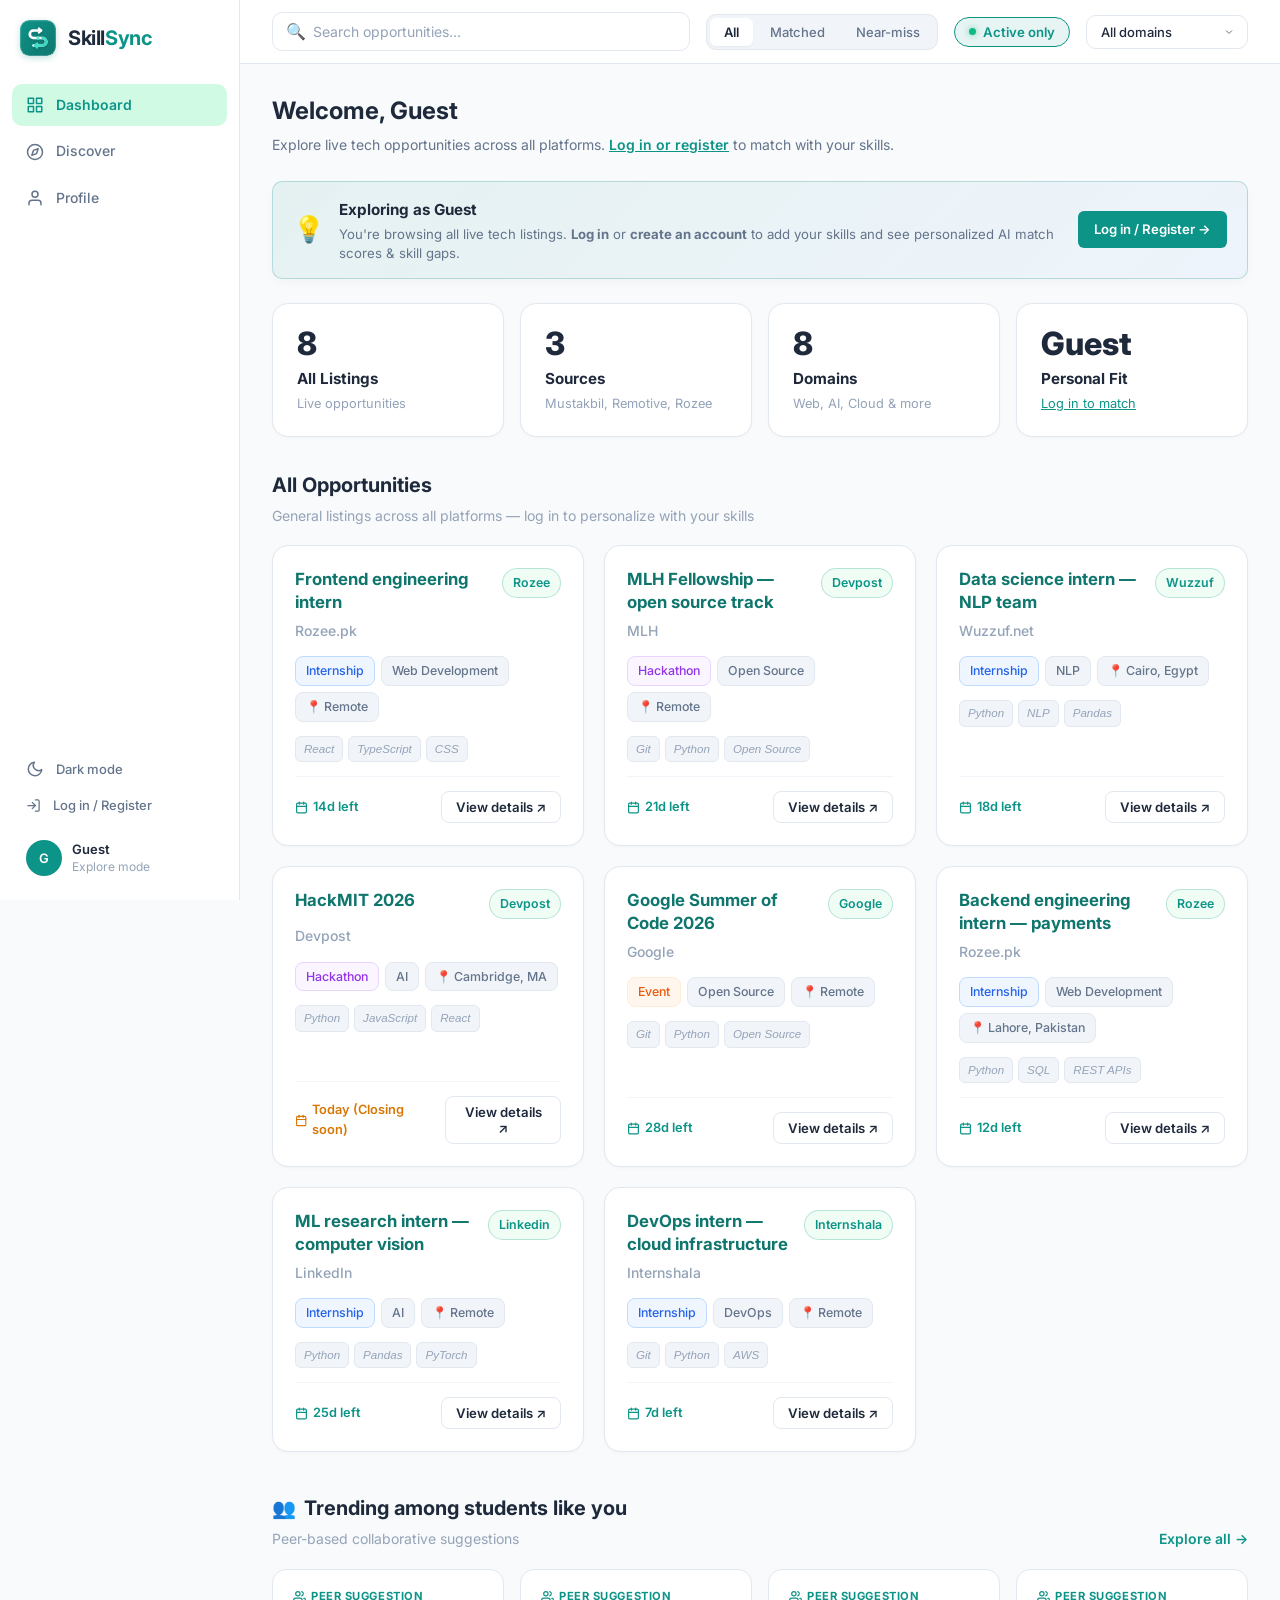
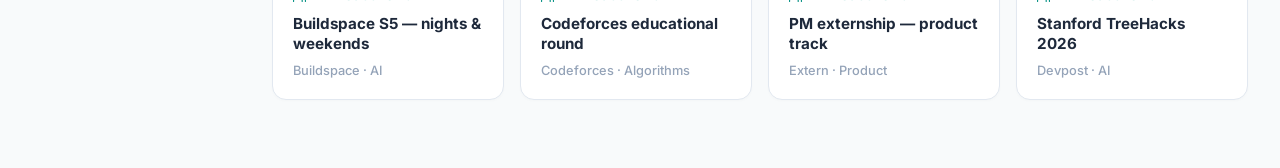
==== commit 9af1d84b: "Unify sidebar styling, brand logo, and cache-control across all screens" ====
--- a/frontend/index.html
+++ b/frontend/index.html
@@ -4,72 +4,59 @@
 <head>
     <meta charset="UTF-8">
     <meta name="viewport" content="width=device-width, initial-scale=1.0">
+    <meta http-equiv="Cache-Control" content="no-cache, no-store, must-revalidate">
+    <meta http-equiv="Pragma" content="no-cache">
+    <meta http-equiv="Expires" content="0">
     <meta name="description"
         content="SkillSync — AI-Driven Internship & Tech Event Discovery Platform. Dashboard showing matched opportunities.">
     <title>SkillSync — Dashboard</title>
+    <link rel="icon" type="image/svg+xml" href="favicon.svg">
 
     <!-- Google Fonts: Inter -->
     <link rel="preconnect" href="https://fonts.googleapis.com">
     <link href="https://fonts.googleapis.com/css2?family=Inter:wght@400;500;600;700&display=swap" rel="stylesheet">
 
     <!-- Styles -->
-    <link rel="stylesheet" href="css/style.css">
+    <link rel="stylesheet" href="css/style.css?v=20261005a">
 
     <!-- Theme (load early to prevent flash) -->
-    <script src="js/theme.js"></script>
+    <script src="js/theme.js?v=20261005a"></script>
 </head>
 
 <body>
     <div class="app-layout">
 
         <!-- ═══════════ SIDEBAR ═══════════ -->
-        <aside class="sidebar">
+        <aside class="sidebar" id="app-sidebar">
             <div class="sidebar-logo">
-                Skill<span>Sync</span>
+                <img src="assets/logo.svg" alt="SkillSync logo" class="logo-icon-img" width="36" height="36">
+                <span class="logo-title">Skill<span>Sync</span></span>
             </div>
 
             <nav class="sidebar-nav">
                 <div class="sidebar-nav-top">
                     <a href="index.html" class="nav-item active">
                         <span class="nav-icon">
-                            <svg width="18" height="18" viewBox="0 0 24 24" fill="none" stroke="currentColor"
-                                stroke-width="2" stroke-linecap="round" stroke-linejoin="round">
-                                <rect x="3" y="3" width="7" height="7" />
-                                <rect x="14" y="3" width="7" height="7" />
-                                <rect x="14" y="14" width="7" height="7" />
-                                <rect x="3" y="14" width="7" height="7" />
-                            </svg>
+                            <svg width="18" height="18" viewBox="0 0 24 24" fill="none" stroke="currentColor" stroke-width="2" stroke-linecap="round" stroke-linejoin="round"><rect x="3" y="3" width="7" height="7"/><rect x="14" y="3" width="7" height="7"/><rect x="14" y="14" width="7" height="7"/><rect x="3" y="14" width="7" height="7"/></svg>
                         </span>
                         Dashboard
                     </a>
                     <a href="browse.html" class="nav-item">
                         <span class="nav-icon">
-                            <svg width="18" height="18" viewBox="0 0 24 24" fill="none" stroke="currentColor"
-                                stroke-width="2" stroke-linecap="round" stroke-linejoin="round">
-                                <circle cx="12" cy="12" r="10" />
-                                <polygon points="16.24 7.76 14.12 14.12 7.76 16.24 9.88 9.88 16.24 7.76" />
-                            </svg>
+                            <svg width="18" height="18" viewBox="0 0 24 24" fill="none" stroke="currentColor" stroke-width="2" stroke-linecap="round" stroke-linejoin="round"><circle cx="12" cy="12" r="10"/><polygon points="16.24 7.76 14.12 14.12 7.76 16.24 9.88 9.88 16.24 7.76"/></svg>
                         </span>
                         Discover
                     </a>
                     <a href="notifications.html" class="nav-item">
                         <span class="nav-icon">
-                            <svg width="18" height="18" viewBox="0 0 24 24" fill="none" stroke="currentColor"
-                                stroke-width="2" stroke-linecap="round" stroke-linejoin="round">
-                                <path d="M18 8A6 6 0 0 0 6 8c0 7-3 9-3 9h18s-3-2-3-9" />
-                                <path d="M13.73 21a2 2 0 0 1-3.46 0" />
-                            </svg>
+                            <svg width="18" height="18" viewBox="0 0 24 24" fill="none" stroke="currentColor" stroke-width="2" stroke-linecap="round" stroke-linejoin="round"><path d="M18 8A6 6 0 0 0 6 8c0 7-3 9-3 9h18s-3-2-3-9"/><path d="M13.73 21a2 2 0 0 1-3.46 0"/></svg>
                         </span>
                         Notifications
-                        <span class="nav-badge">2</span>
+                        <span class="nav-badge" id="sidebar-notif-badge">2</span>
                     </a>
                     <a href="profile.html" class="nav-item">
                         <span class="nav-icon">
-                            <svg width="18" height="18" viewBox="0 0 24 24" fill="none" stroke="currentColor"
-                                stroke-width="2" stroke-linecap="round" stroke-linejoin="round">
-                                <path d="M20 21v-2a4 4 0 0 0-4-4H8a4 4 0 0 0-4 4v2" />
-                                <circle cx="12" cy="7" r="4" />
-                            </svg>
+                            <svg width="18" height="18" viewBox="0 0 24 24" fill="none" stroke="currentColor" stroke-width="2" stroke-linecap="round" stroke-linejoin="round"><path d="M20 21v-2a4 4 0 0 0-4-4H8a4 4 0 0 0-4 4v2"/><circle cx="12" cy="7" r="4"/></svg>
                         </span>
                         Profile
                     </a>
@@ -78,28 +65,20 @@
 
             <div class="sidebar-footer">
                 <button class="sidebar-footer-item" id="theme-toggle">
-                    <svg class="theme-icon" width="18" height="18" viewBox="0 0 24 24" fill="none" stroke="currentColor"
-                        stroke-width="2" stroke-linecap="round" stroke-linejoin="round">
-                        <path d="M21 12.79A9 9 0 1 1 11.21 3 7 7 0 0 0 21 12.79z" />
-                    </svg>
+                    <svg class="theme-icon" width="18" height="18" viewBox="0 0 24 24" fill="none" stroke="currentColor" stroke-width="2" stroke-linecap="round" stroke-linejoin="round"><path d="M21 12.79A9 9 0 1 1 11.21 3 7 7 0 0 0 21 12.79z"/></svg>
                     <span>Dark mode</span>
                 </button>
 
-                <button class="sidebar-footer-item" id="sidebar-logout-btn" style="color:var(--text-secondary);">
-                    <svg width="18" height="18" viewBox="0 0 24 24" fill="none" stroke="currentColor" stroke-width="2"
-                        stroke-linecap="round" stroke-linejoin="round">
-                        <path d="M9 21H5a2 2 0 0 1-2-2V5a2 2 0 0 1 2-2h4" />
-                        <polyline points="16 17 21 12 16 7" />
-                        <line x1="21" y1="12" x2="9" y2="12" />
-                    </svg>
+                <button class="sidebar-footer-item" id="sidebar-logout-btn">
+                    <svg width="18" height="18" viewBox="0 0 24 24" fill="none" stroke="currentColor" stroke-width="2" stroke-linecap="round" stroke-linejoin="round"><path d="M9 21H5a2 2 0 0 1-2-2V5a2 2 0 0 1 2-2h4"/><polyline points="16 17 21 12 16 7"/><line x1="21" y1="12" x2="9" y2="12"/></svg>
                     <span>Sign out</span>
                 </button>
 
                 <div class="sidebar-user" id="sidebar-user-badge">
-                    <div class="user-avatar" id="sidebar-user-avatar">F</div>
+                    <div class="user-avatar" id="sidebar-user-avatar">AN</div>
                     <div class="user-info">
-                        <div class="user-name" id="sidebar-user-name">Fatima</div>
-                        <div class="user-email" id="sidebar-user-email">fa23-bcs-185@cuilahore.edu.pk</div>
+                        <div class="user-name" id="sidebar-user-name">Asel</div>
+                        <div class="user-email" id="sidebar-user-email">Computer Science</div>
                     </div>
                 </div>
             </div>
@@ -156,7 +135,7 @@
 
                 <!-- Greeting -->
                 <div class="page-greeting">
-                    <h1 id="dashboard-greeting">Welcome, Fatima</h1>
+                    <h1 id="dashboard-greeting">Welcome, Asel</h1>
                     <p id="dashboard-greeting-sub">Here's what's new and relevant for you.</p>
                 </div>
 
@@ -256,8 +235,8 @@
     </div>
 
     <!-- Scripts -->
-    <script src="js/api.js"></script>
-    <script src="js/dashboard.js"></script>
+    <script src="js/api.js?v=20261005a"></script>
+    <script src="js/dashboard.js?v=20261005a"></script>
 </body>
 
 </html>
--- a/frontend/css/style.css
+++ b/frontend/css/style.css
@@ -72,7 +72,7 @@
   --shadow-lg: 0 10px 25px -3px rgba(0, 0, 0, 0.1), 0 4px 6px -4px rgba(0, 0, 0, 0.05);
 
   /* Spacing */
-  --sidebar-width: 220px;
+  --sidebar-width: 240px;
   --header-height: 64px;
   --radius-sm: 6px;
   --radius-md: 10px;
@@ -383,19 +383,38 @@
 }
 
 .sidebar-logo {
-  padding: 20px 24px;
-  font-size: var(--font-lg);
+  padding: 20px 20px 16px 20px;
+  display: flex;
+  align-items: center;
+  gap: 12px;
+  user-select: none;
+  border-bottom: none;
+  text-decoration: none;
+}
+
+.sidebar-logo .logo-icon-badge,
+.sidebar-logo .logo-icon-img {
+  width: 36px;
+  height: 36px;
+  border-radius: 9px;
+  flex-shrink: 0;
+  box-shadow: 0 2px 6px rgba(13, 148, 136, 0.25);
+  display: block;
+}
+
+.sidebar-logo .logo-title {
+  font-size: 1.25rem;
   font-weight: 700;
   color: var(--text-primary);
-  border-bottom: 1px solid var(--border-light);
-}
-
-.sidebar-logo span {
+  letter-spacing: -0.02em;
+}
+
+.sidebar-logo .logo-title span {
   color: var(--primary);
 }
 
 .sidebar-nav {
-  padding: 16px 12px;
+  padding: 12px;
   flex: 1;
   display: flex;
   flex-direction: column;
@@ -413,6 +432,7 @@
 }
 
 .nav-item {
+  position: relative;
   display: flex;
   align-items: center;
   gap: 12px;
@@ -422,34 +442,82 @@
   font-size: var(--font-base);
   font-weight: 500;
   transition: all var(--transition);
+  text-decoration: none;
+  overflow: hidden;
   margin-bottom: 2px;
 }
 
+[data-theme="dark"] .nav-item {
+  color: var(--text-muted);
+}
+
+/* Hover effect as shown in profile: soft teal background, teal text and icon */
 .nav-item:hover {
-  background: var(--bg-hover);
-  color: var(--text-primary);
-}
-
+  background: #E6F7F5;
+  color: var(--primary);
+}
+
+.nav-item:hover .nav-icon svg {
+  stroke: var(--primary);
+}
+
+[data-theme="dark"] .nav-item:hover {
+  background: rgba(13, 148, 136, 0.16);
+  color: #2DD4BF;
+}
+
+[data-theme="dark"] .nav-item:hover .nav-icon svg {
+  stroke: #2DD4BF;
+}
+
+/* Active item: unified mint pill matching Dashboard and rest of screens (Image 2) */
 .nav-item.active {
-  background: var(--accent-light);
+  background: var(--accent-light, #D1FAE5);
   color: var(--primary);
   font-weight: 600;
+  border-radius: var(--radius-md);
+}
+
+[data-theme="dark"] .nav-item.active {
+  background: rgba(13, 148, 136, 0.22);
+  color: #2DD4BF;
+}
+
+.nav-item.active .nav-icon svg {
+  stroke: var(--primary);
+}
+
+[data-theme="dark"] .nav-item.active .nav-icon svg {
+  stroke: #2DD4BF;
 }
 
 .nav-item .nav-icon {
-  font-size: 1.1rem;
-  width: 20px;
-  text-align: center;
+  display: flex;
+  align-items: center;
+  justify-content: center;
+  width: 18px;
+  height: 18px;
+  flex-shrink: 0;
+}
+
+.nav-item .nav-icon svg {
+  stroke: var(--text-secondary);
+  transition: stroke var(--transition);
+}
+
+[data-theme="dark"] .nav-item .nav-icon svg {
+  stroke: var(--text-muted);
 }
 
 .nav-item .nav-badge {
   margin-left: auto;
-  width: 22px;
-  height: 22px;
+  min-width: 20px;
+  height: 20px;
+  padding: 0 6px;
   border-radius: var(--radius-full);
   background: var(--primary);
-  color: white;
-  font-size: 0.7rem;
+  color: #ffffff;
+  font-size: 0.72rem;
   display: flex;
   align-items: center;
   justify-content: center;
@@ -457,14 +525,17 @@
 }
 
 .sidebar-footer {
-  padding: 16px;
-  border-top: 1px solid var(--border-light);
+  padding: 16px 12px;
+  border-top: none;
+  display: flex;
+  flex-direction: column;
+  gap: 3px;
 }
 
 .sidebar-footer-item {
   display: flex;
   align-items: center;
-  gap: 10px;
+  gap: 12px;
   padding: 8px 14px;
   border-radius: var(--radius-md);
   color: var(--text-secondary);
@@ -478,17 +549,52 @@
   text-align: left;
 }
 
+[data-theme="dark"] .sidebar-footer-item {
+  color: var(--text-muted);
+}
+
 .sidebar-footer-item:hover {
-  background: var(--bg-hover);
-  color: var(--text-primary);
+  background: #E6F7F5;
+  color: var(--primary);
+}
+
+.sidebar-footer-item:hover svg {
+  stroke: var(--primary);
+}
+
+[data-theme="dark"] .sidebar-footer-item:hover {
+  background: rgba(13, 148, 136, 0.16);
+  color: #2DD4BF;
+}
+
+[data-theme="dark"] .sidebar-footer-item:hover svg {
+  stroke: #2DD4BF;
+}
+
+.sidebar-footer-item svg {
+  stroke: var(--text-secondary);
+  transition: stroke var(--transition);
+}
+
+[data-theme="dark"] .sidebar-footer-item svg {
+  stroke: var(--text-muted);
 }
 
 .sidebar-user {
   display: flex;
   align-items: center;
   gap: 10px;
-  padding: 12px 14px;
+  padding: 8px 14px;
   margin-top: 8px;
+  background: transparent;
+  border: none;
+  border-radius: var(--radius-md);
+  transition: all var(--transition);
+}
+
+[data-theme="dark"] .sidebar-user {
+  background: transparent;
+  border: none;
 }
 
 .sidebar-user .user-avatar {
@@ -496,7 +602,7 @@
   height: 36px;
   border-radius: var(--radius-full);
   background: var(--primary);
-  color: white;
+  color: #ffffff;
   display: flex;
   align-items: center;
   justify-content: center;
@@ -521,29 +627,13 @@
   text-overflow: ellipsis;
 }
 
-.sidebar-user .user-email,
-.sidebar-user .user-signout {
+.sidebar-user .user-email {
   font-size: var(--font-xs);
   color: var(--text-muted);
-}
-
-.sidebar-user .user-signout {
-  background: none;
-  border: none;
-  padding: 0;
-  margin: 0;
-  cursor: pointer;
-  text-align: left;
-  font-family: inherit;
-  transition: color var(--transition);
-  display: inline-flex;
-  align-items: center;
-  gap: 4px;
-}
-
-.sidebar-user .user-signout:hover {
-  color: #DC2626;
-  text-decoration: underline;
+  white-space: nowrap;
+  overflow: hidden;
+  text-overflow: ellipsis;
+  margin-top: 1px;
 }
 
 /* ============================================
